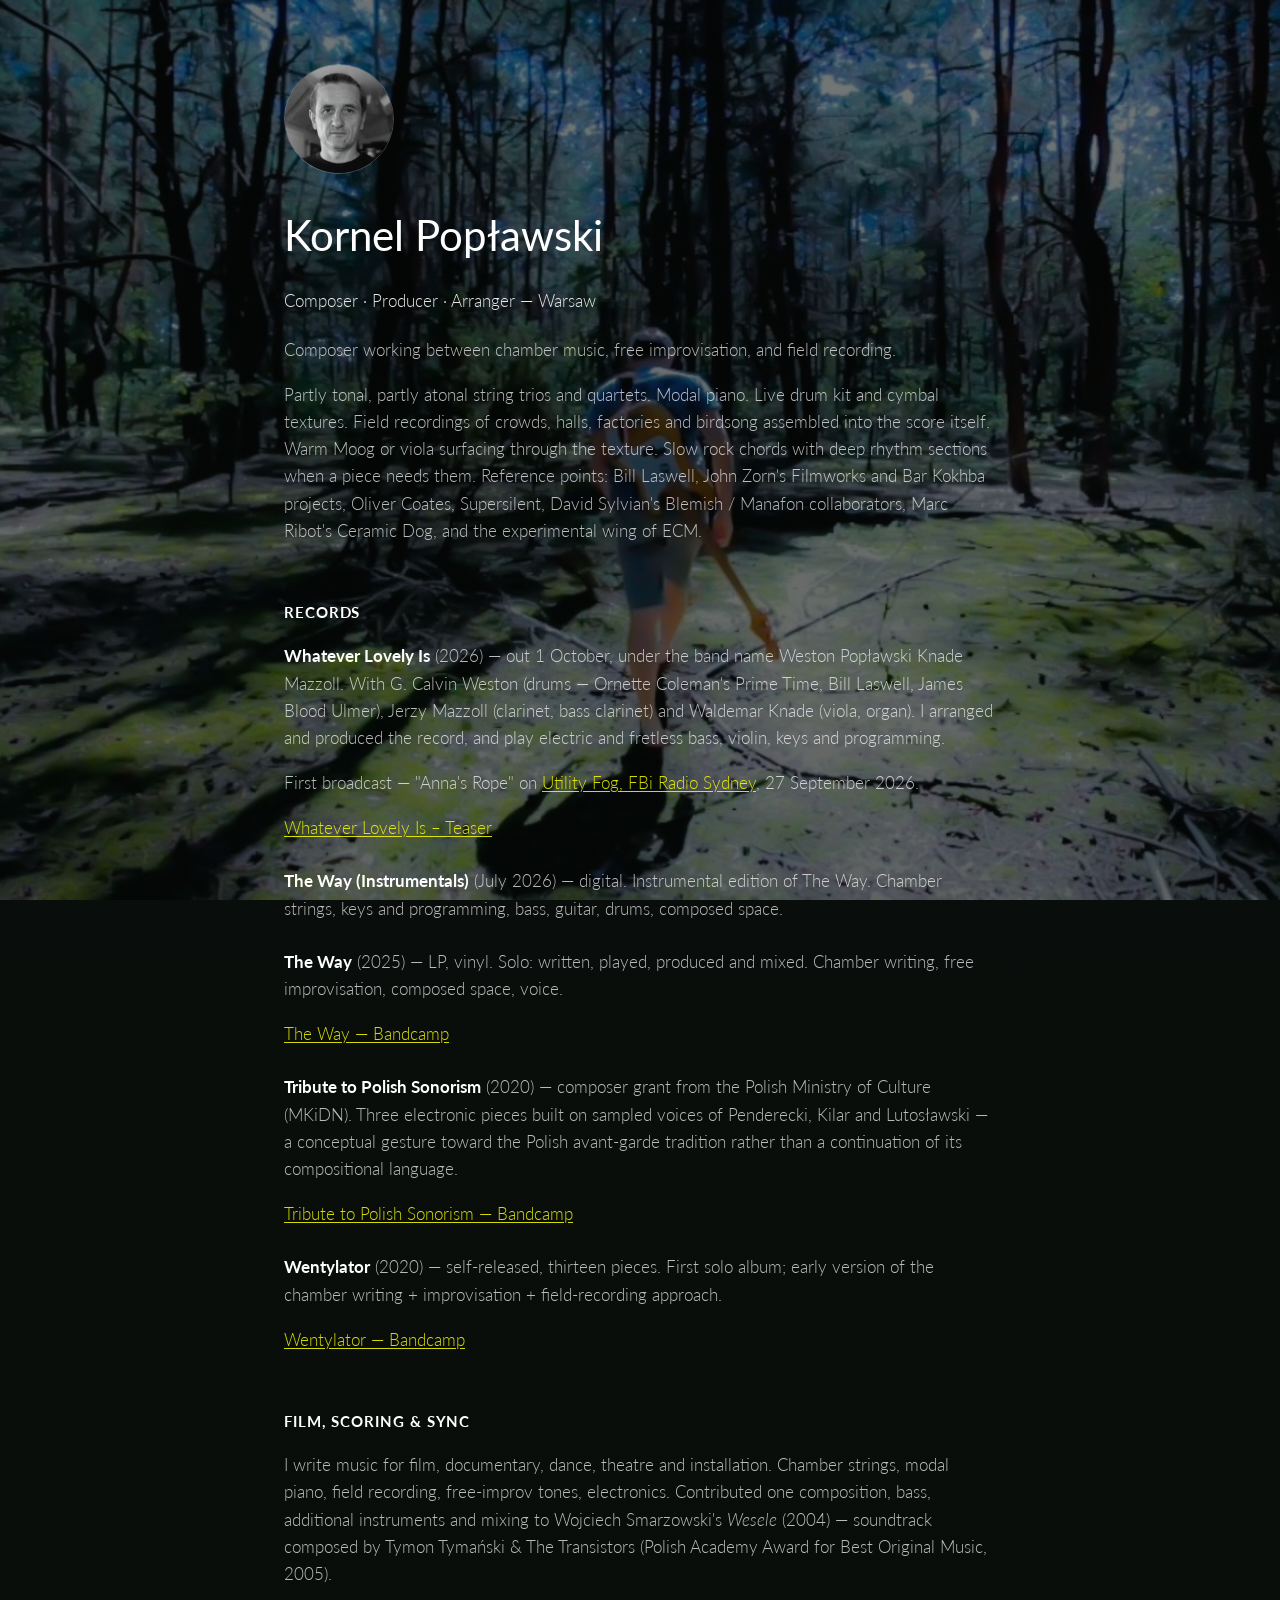
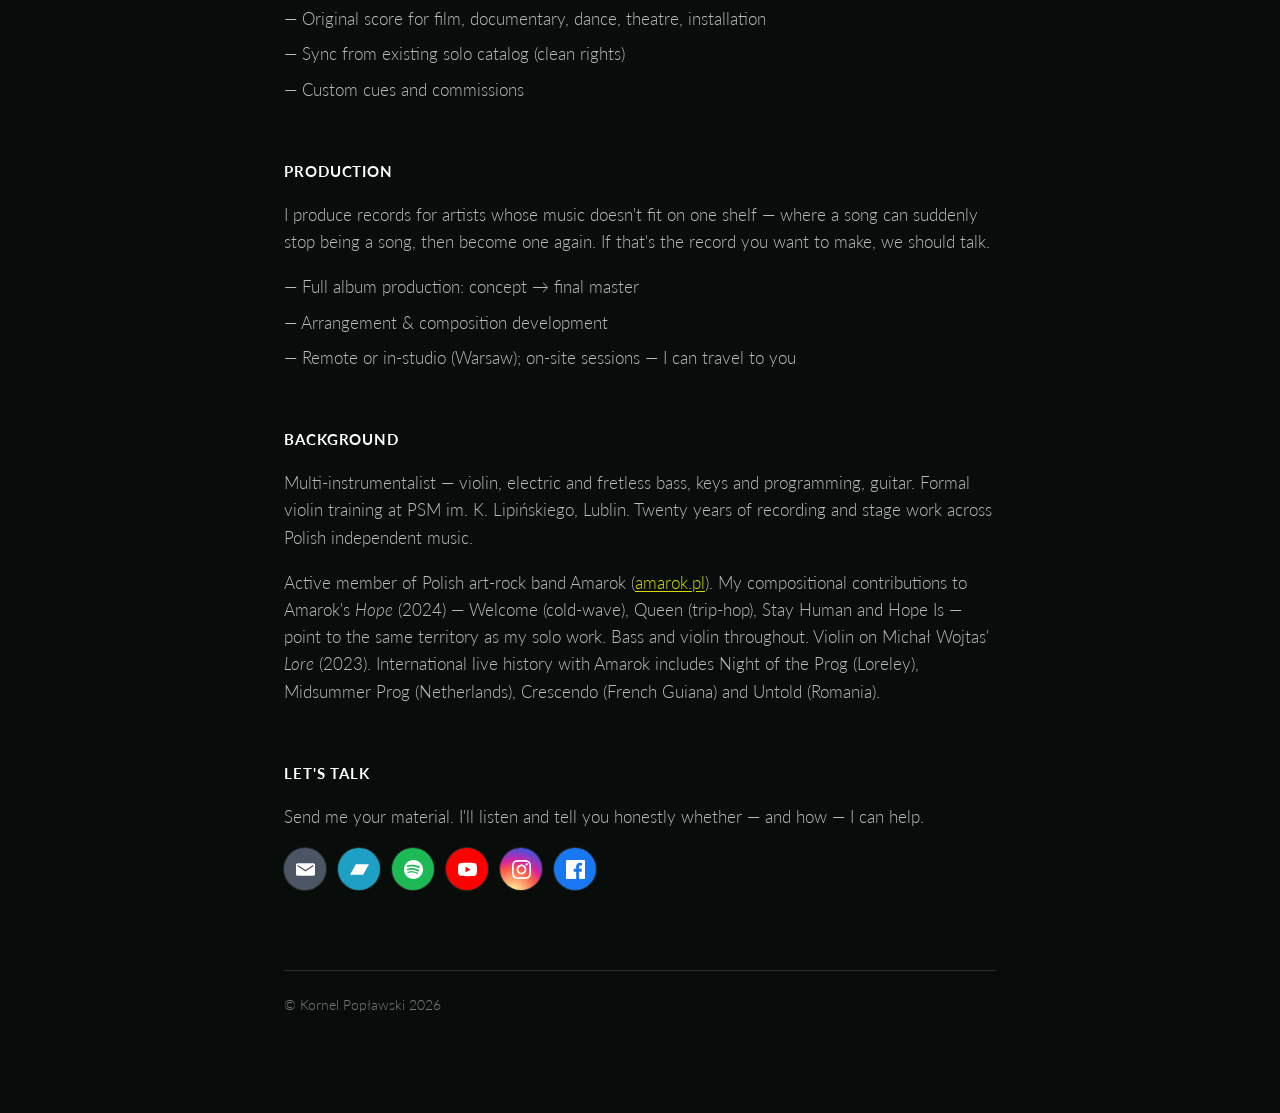
==== index.html @ 694f5112 "Anna's Rope: first broadcast on Utility Fog, 27 Sep 2026 (link)" ====
<!doctype html>
<html lang="en">
<head>
<meta charset="utf-8">
<meta name="viewport" content="width=device-width, initial-scale=1">
<title>Kornel Popławski | Composer · Producer · Arranger</title>
<meta name="description" content="Kornel Popławski — composer, producer and arranger working between chamber music, free improvisation and field recording. Warsaw.">
  <link rel="icon" href="favicon.ico" sizes="any">
  <link rel="icon" type="image/png" href="favicon-16x16.png" sizes="16x16">
  <link rel="icon" type="image/png" href="favicon-32x32.png" sizes="32x32">
  <link rel="icon" type="image/png" href="favicon-48x48.png" sizes="48x48">
  <link rel="apple-touch-icon" href="apple-touch-icon.png">
  <link rel="icon" type="image/png" sizes="192x192" href="icon-192.png">
  <link rel="icon" type="image/png" sizes="512x512" href="icon-512.png">
<link rel="preconnect" href="https://fonts.googleapis.com">
<link rel="preconnect" href="https://fonts.gstatic.com" crossorigin>
<link href="https://fonts.googleapis.com/css2?family=Lato:wght@300;400;700&display=swap" rel="stylesheet">
<style>
  :root{
    --bg:#0e1410;
    --text:rgba(255,255,255,0.72);
    --text-strong:#ffffff;
    --accent:rgba(250,255,0,0.85);
    --max:760px;
  }
  *{box-sizing:border-box;}
  html,body{margin:0;padding:0;}
  body{
    background:
      linear-gradient(180deg, rgba(6,10,8,0.55), rgba(6,10,8,0.8)),
      url('hero.jpg') center top / cover no-repeat fixed,
      #0e1410;
    color:var(--text);
    font-family:'Lato', sans-serif;
    font-weight:300;
    line-height:1.6;
    font-size:17px;
  }
  .wrap{max-width:var(--max); margin:0 auto; padding:64px 24px 96px;}
  .avatar{
    width:110px; height:110px; border-radius:50%;
    object-fit:cover;
    border:1px solid rgba(255,255,255,0.25);
    margin-bottom:28px;
    display:block;
  }
  h1{
    font-weight:400; font-size:2.6rem; color:var(--text-strong);
    margin:0 0 18px;
  }
  h2{
    font-weight:700; letter-spacing:0.06em; text-transform:uppercase;
    font-size:0.95rem; color:var(--text-strong);
    margin:56px 0 18px;
  }
  .tagline{color:var(--text-strong); opacity:0.9; margin-bottom:22px;}
  p{margin:0 0 18px;}
  a{color:var(--accent); text-decoration:underline; text-underline-offset:2px;}
  a:hover{opacity:0.85;}
  .release{margin-bottom:26px;}
  .release b{color:var(--text-strong); font-weight:700;}
  ul.plain{list-style:none; padding:0; margin:0;}
  ul.plain li{margin-bottom:8px;}
  .socials{display:flex; flex-wrap:wrap; gap:12px; margin-top:8px;}
  .social-link{
    width:42px; height:42px; border-radius:50%;
    display:flex; align-items:center; justify-content:center;
    color:#fff;
    text-decoration:none;
    box-shadow:0 0 0 1px rgba(255,255,255,0.12);
    transition:transform .15s ease, box-shadow .15s ease, opacity .15s ease;
  }
  .social-link svg{width:19px; height:19px; fill:currentColor; display:block;}
  .social-link:hover{
    transform:translateY(-2px);
    box-shadow:0 0 0 1px rgba(255,255,255,0.35);
    opacity:0.92;
  }
  .sl-mail{background:#4b5563;}
  .sl-bandcamp{background:#1da0c3;}
  .sl-spotify{background:#1db954;}
  .sl-youtube{background:#ff0000;}
  .sl-instagram{background:radial-gradient(circle at 30% 107%, #fdf497 0%, #fdf497 5%, #fd5949 45%, #d6249f 60%, #285aeb 90%);}
  .sl-facebook{background:#1877f2;}
  footer{
    margin-top:80px; padding-top:24px;
    border-top:1px solid rgba(255,255,255,0.15);
    font-size:0.85rem; color:rgba(255,255,255,0.45);
  }
  footer a{color:rgba(255,255,255,0.55);}
</style>
</head>
<body>
<div class="wrap">

  <img class="avatar" src="profile.jpg" alt="Kornel Popławski">

  <h1>Kornel Popławski</h1>
  <p class="tagline">Composer · Producer · Arranger — Warsaw</p>

  <p>Composer working between chamber music, free improvisation, and field recording.</p>
  <p>Partly tonal, partly atonal string trios and quartets. Modal piano. Live drum kit and cymbal textures. Field recordings of crowds, halls, factories and birdsong assembled into the score itself. Warm Moog or viola surfacing through the texture. Slow rock chords with deep rhythm sections when a piece needs them. Reference points: Bill Laswell, John Zorn's Filmworks and Bar Kokhba projects, Oliver Coates, Supersilent, David Sylvian's Blemish / Manafon collaborators, Marc Ribot's Ceramic Dog, and the experimental wing of ECM.</p>

  <h2>Records</h2>

  <div class="release">
    <p><b>Whatever Lovely Is</b> (2026) — out 1 October, under the band name Weston Popławski Knade Mazzoll. With G. Calvin Weston (drums — Ornette Coleman's Prime Time, Bill Laswell, James Blood Ulmer), Jerzy Mazzoll (clarinet, bass clarinet) and Waldemar Knade (viola, organ). I arranged and produced the record, and play electric and fretless bass, violin, keys and programming.</p>
    <p>First broadcast — "Anna's Rope" on <a href="https://www.fbi.radio/programs/utility-fog-with-peter-hollo/episodes/utility-fog-with-peter-hollo-27th-september-2026" target="_blank" rel="noopener">Utility Fog, FBi Radio Sydney</a>, 27 September 2026.</p>
    <p><a href="https://drive.proton.me/urls/GXR4SNPGS4#lxfWk03faErC" target="_blank" rel="noopener">Whatever Lovely Is – Teaser</a></p>
  </div>

  <div class="release">
    <p><b>The Way (Instrumentals)</b> (July 2026) — digital. Instrumental edition of The Way. Chamber strings, keys and programming, bass, guitar, drums, composed space.</p>
  </div>

  <div class="release">
    <p><b>The Way</b> (2025) — LP, vinyl. Solo: written, played, produced and mixed. Chamber writing, free improvisation, composed space, voice.</p>
    <p><a href="https://kornelpoplawski.bandcamp.com/album/the-way" target="_blank" rel="noopener">The Way — Bandcamp</a></p>
  </div>

  <div class="release">
    <p><b>Tribute to Polish Sonorism</b> (2020) — composer grant from the Polish Ministry of Culture (MKiDN). Three electronic pieces built on sampled voices of Penderecki, Kilar and Lutosławski — a conceptual gesture toward the Polish avant-garde tradition rather than a continuation of its compositional language.</p>
    <p><a href="https://kornelpoplawski.bandcamp.com/album/tribute-to-polish-sonorism" target="_blank" rel="noopener">Tribute to Polish Sonorism — Bandcamp</a></p>
  </div>

  <div class="release">
    <p><b>Wentylator</b> (2020) — self-released, thirteen pieces. First solo album; early version of the chamber writing + improvisation + field-recording approach.</p>
    <p><a href="https://kornelpoplawski.bandcamp.com/album/wentylator" target="_blank" rel="noopener">Wentylator — Bandcamp</a></p>
  </div>

  <h2>Film, Scoring &amp; Sync</h2>
  <p>I write music for film, documentary, dance, theatre and installation. Chamber strings, modal piano, field recording, free-improv tones, electronics. Contributed one composition, bass, additional instruments and mixing to Wojciech Smarzowski's <i>Wesele</i> (2004) — soundtrack composed by Tymon Tymański &amp; The Transistors (Polish Academy Award for Best Original Music, 2005).</p>
  <ul class="plain">
    <li>— Original score for film, documentary, dance, theatre, installation</li>
    <li>— Sync from existing solo catalog (clean rights)</li>
    <li>— Custom cues and commissions</li>
  </ul>

  <h2>Production</h2>
  <p>I produce records for artists whose music doesn't fit on one shelf — where a song can suddenly stop being a song, then become one again. If that's the record you want to make, we should talk.</p>
  <ul class="plain">
    <li>— Full album production: concept → final master</li>
    <li>— Arrangement &amp; composition development</li>
    <li>— Remote or in-studio (Warsaw); on-site sessions — I can travel to you</li>
  </ul>

  <h2>Background</h2>
  <p>Multi-instrumentalist — violin, electric and fretless bass, keys and programming, guitar. Formal violin training at PSM im. K. Lipińskiego, Lublin. Twenty years of recording and stage work across Polish independent music.</p>
  <p>Active member of Polish art-rock band Amarok (<a href="https://amarok.pl" target="_blank" rel="noopener">amarok.pl</a>). My compositional contributions to Amarok's <i>Hope</i> (2024) — Welcome (cold-wave), Queen (trip-hop), Stay Human and Hope Is — point to the same territory as my solo work. Bass and violin throughout. Violin on Michał Wojtas' <i>Lore</i> (2023). International live history with Amarok includes Night of the Prog (Loreley), Midsummer Prog (Netherlands), Crescendo (French Guiana) and Untold (Romania).</p>

  <h2>Let's talk</h2>
  <p>Send me your material. I'll listen and tell you honestly whether — and how — I can help.</p>

  <div class="socials">
    <a class="social-link sl-mail" href="mailto:kornel@kornelpoplawski.com" title="Email" aria-label="Email">
      <svg viewBox="0 0 24 24"><path d="M22 4H2C.9 4 0 4.9 0 6v12c0 1.1.9 2 2 2h20c1.1 0 2-.9 2-2V6c0-1.1-.9-2-2-2zm0 4-10 6.5L2 8V6l10 6.5L22 6v2z"/></svg>
    </a>
    <a class="social-link sl-bandcamp" href="https://kornelpoplawski.bandcamp.com/" target="_blank" rel="noopener" title="Bandcamp" aria-label="Bandcamp">
      <svg viewBox="0 0 24 24"><path d="M0 18.75l7.437-13.5H24l-7.437 13.5H0z"/></svg>
    </a>
    <a class="social-link sl-spotify" href="https://open.spotify.com/artist/0meirUqbJX9fbuhcNU2l2i" target="_blank" rel="noopener" title="Spotify" aria-label="Spotify">
      <svg viewBox="0 0 24 24"><path d="M11.999 0C5.373 0 0 5.372 0 12c0 6.629 5.373 12 11.999 12C18.628 24 24 18.629 24 12c0-6.628-5.372-12-12.001-12zm5.505 17.297c-.229.375-.717.494-1.09.264-2.985-1.826-6.744-2.238-11.174-1.226-.428.098-.856-.169-.955-.598-.098-.428.171-.856.599-.955 4.844-1.108 9.001-.631 12.353 1.427.372.229.492.717.267 1.088zm1.469-3.267c-.286.469-.899.618-1.367.331-3.421-2.104-8.639-2.716-12.685-1.486-.526.16-1.081-.135-1.24-.66-.159-.526.135-1.08.661-1.24 4.623-1.403 10.371-.723 14.301 1.688.469.287.618.9.33 1.367zm.126-3.404C14.622 8.048 8.163 7.874 5.008 8.821c-.634.19-1.303-.164-1.493-.796-.19-.634.164-1.302.797-1.493 3.712-1.126 11.043-.919 14.87 1.474.575.354.756 1.108.401 1.68-.354.573-1.108.756-1.68.401z"/></svg>
    </a>
    <a class="social-link sl-youtube" href="https://www.youtube.com/@KornelPoplawski" target="_blank" rel="noopener" title="YouTube" aria-label="YouTube">
      <svg viewBox="0 0 24 24"><path d="M23.498 6.186a3.016 3.016 0 0 0-2.122-2.136C19.505 3.545 12 3.545 12 3.545s-7.505 0-9.377.505A3.017 3.017 0 0 0 .502 6.186C0 8.07 0 12 0 12s0 3.93.502 5.814a3.016 3.016 0 0 0 2.122 2.136c1.871.505 9.376.505 9.376.505s7.505 0 9.377-.505a3.015 3.015 0 0 0 2.122-2.136C24 15.93 24 12 24 12s0-3.93-.502-5.814zM9.545 15.568V8.432L15.818 12l-6.273 3.568z"/></svg>
    </a>
    <a class="social-link sl-instagram" href="https://www.instagram.com/kornel_poplawski_music/" target="_blank" rel="noopener" title="Instagram" aria-label="Instagram">
      <svg viewBox="0 0 24 24"><path d="M12 0C8.74 0 8.333.014 7.053.072 5.775.13 4.905.333 4.14.63c-.789.306-1.459.717-2.126 1.384S.935 3.35.63 4.14C.333 4.905.131 5.775.072 7.053.014 8.333 0 8.74 0 12s.014 3.667.072 4.947c.058 1.277.261 2.148.558 2.913.306.788.717 1.459 1.384 2.126.667.666 1.336 1.079 2.126 1.384.766.296 1.636.499 2.913.558C8.333 23.986 8.74 24 12 24s3.667-.014 4.947-.072c1.277-.058 2.148-.261 2.913-.558.788-.306 1.459-.718 2.126-1.384.666-.667 1.079-1.335 1.384-2.126.296-.765.499-1.636.558-2.913.058-1.28.072-1.687.072-4.947s-.014-3.667-.072-4.947c-.058-1.277-.261-2.149-.558-2.913-.306-.789-.718-1.459-1.384-2.126C21.319 1.347 20.651.935 19.86.63c-.765-.297-1.636-.5-2.913-.558C15.667.014 15.26 0 12 0zm0 2.16c3.203 0 3.585.016 4.85.071 1.17.055 1.805.249 2.227.415.562.217.96.477 1.382.896.419.42.679.819.896 1.381.164.422.36 1.057.413 2.227.057 1.266.07 1.646.07 4.85s-.015 3.585-.074 4.85c-.061 1.17-.256 1.805-.421 2.227-.224.562-.479.96-.899 1.382-.419.419-.824.679-1.38.896-.42.164-1.065.36-2.235.413-1.274.057-1.649.07-4.859.07-3.211 0-3.586-.015-4.859-.074-1.171-.061-1.816-.256-2.236-.421-.569-.224-.96-.479-1.379-.899-.421-.419-.69-.824-.9-1.38-.165-.42-.359-1.065-.42-2.235-.045-1.26-.061-1.649-.061-4.844 0-3.196.016-3.586.061-4.861.061-1.17.255-1.814.42-2.234.21-.57.479-.96.9-1.381.419-.419.81-.689 1.379-.898.42-.166 1.051-.361 2.221-.421 1.275-.045 1.65-.06 4.859-.06zm0 3.678c-3.405 0-6.162 2.76-6.162 6.162 0 3.405 2.76 6.162 6.162 6.162 3.405 0 6.162-2.76 6.162-6.162 0-3.405-2.76-6.162-6.162-6.162zm0 10.162c-2.209 0-4-1.79-4-4 0-2.209 1.79-4 4-4 2.209 0 4 1.79 4 4 0 2.209-1.79 4-4 4zm7.846-10.405c0 .796-.646 1.44-1.44 1.44-.795 0-1.44-.644-1.44-1.44 0-.795.646-1.439 1.44-1.439.793 0 1.44.644 1.44 1.439z"/></svg>
    </a>
    <a class="social-link sl-facebook" href="https://www.facebook.com/kornelpoplawski2022" target="_blank" rel="noopener" title="Facebook" aria-label="Facebook">
      <svg viewBox="0 0 24 24"><path d="M22.675 0h-21.35c-.732 0-1.325.593-1.325 1.325v21.351c0 .731.593 1.324 1.325 1.324h11.495v-9.294h-3.128v-3.622h3.128v-2.671c0-3.1 1.893-4.788 4.659-4.788 1.325 0 2.463.099 2.795.143v3.24l-1.918.001c-1.504 0-1.795.715-1.795 1.763v2.313h3.587l-.467 3.622h-3.12v9.293h6.116c.73 0 1.323-.593 1.323-1.325v-21.35c0-.732-.593-1.325-1.325-1.325z"/></svg>
    </a>
  </div>

  <footer>
    © Kornel Popławski 2026
  </footer>

</div>
</body>
</html>
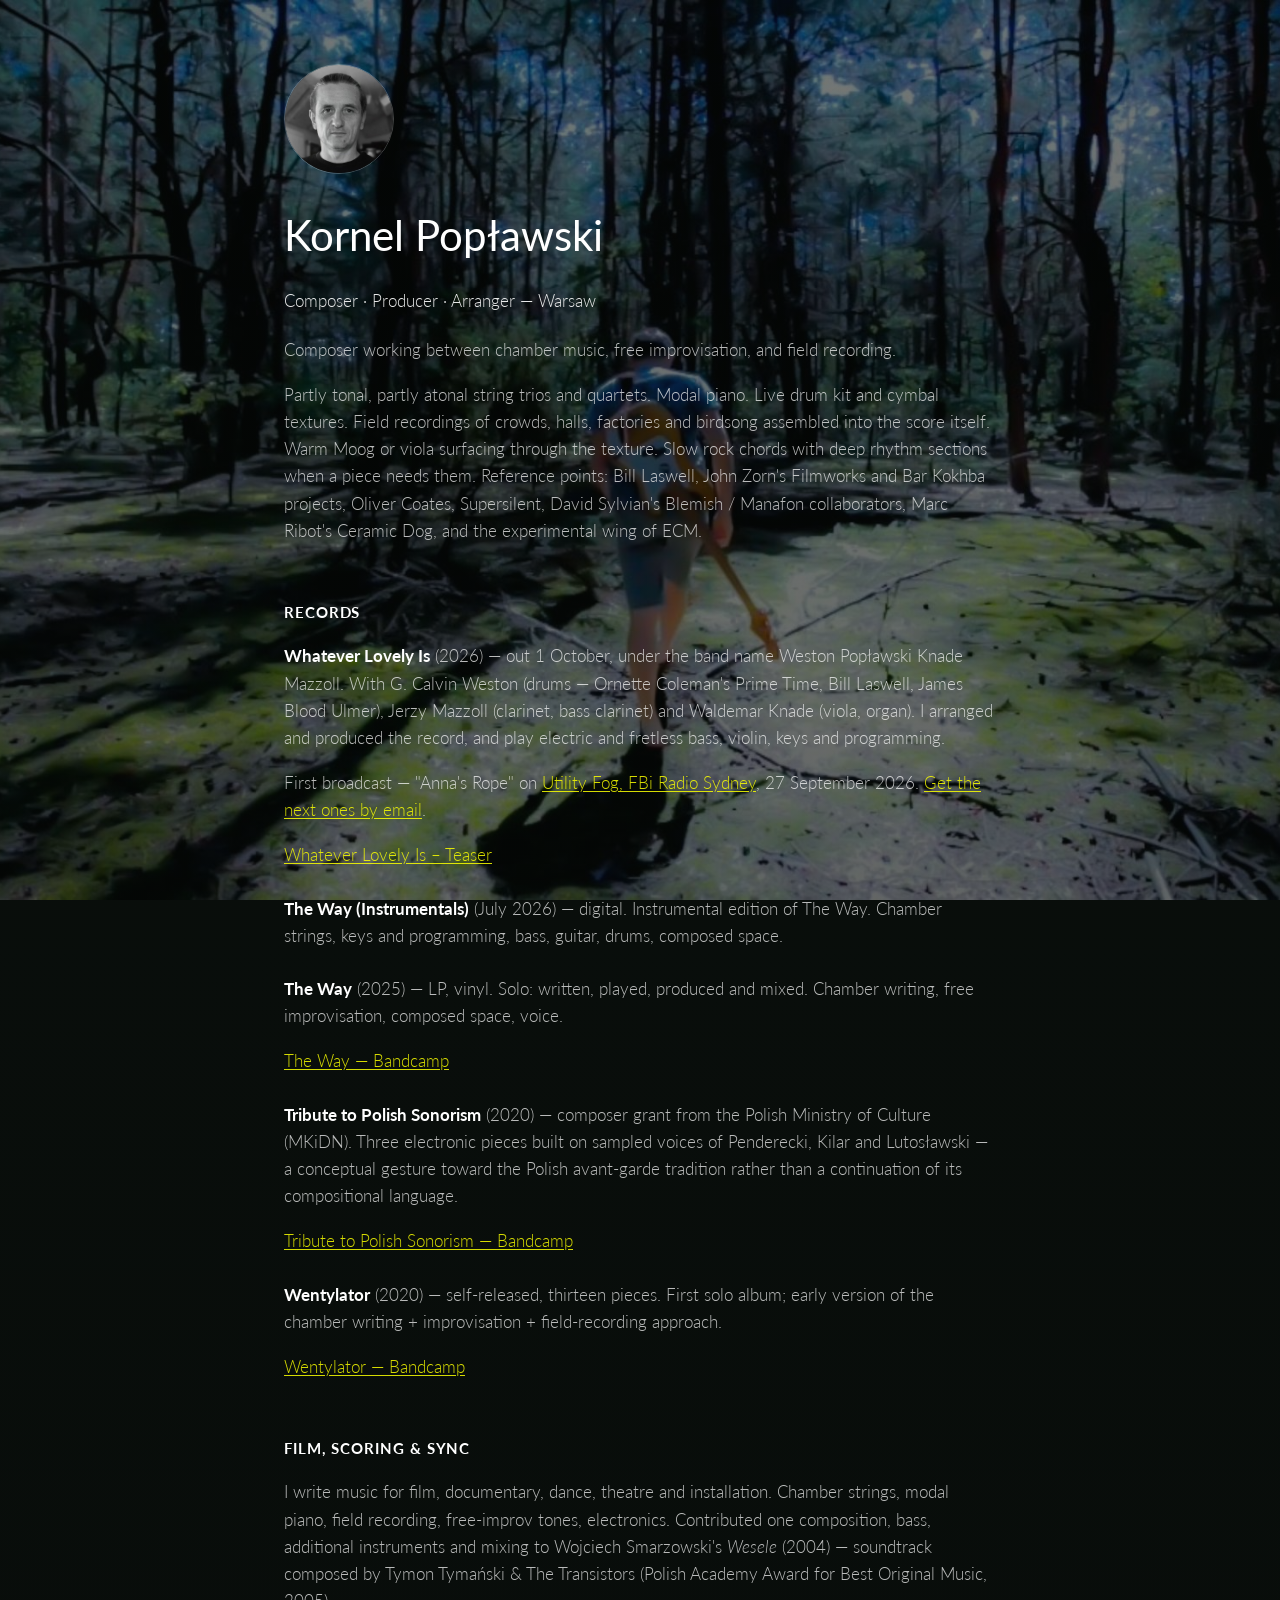
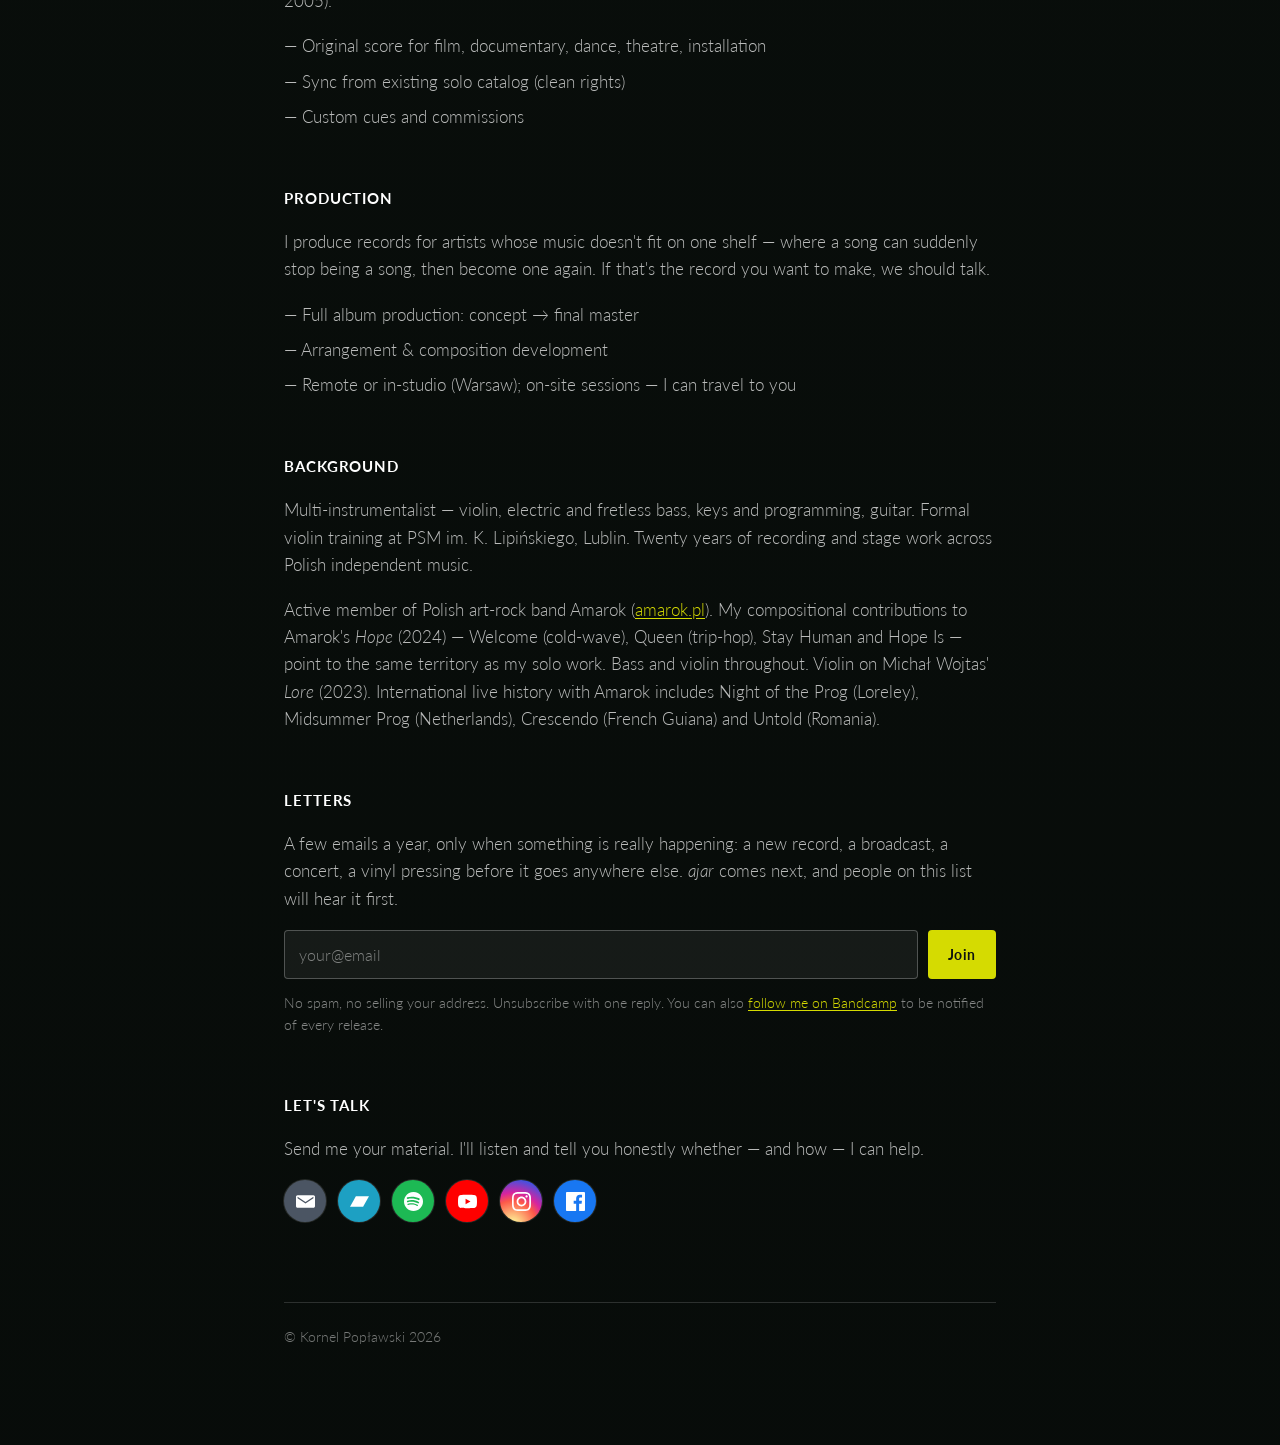
==== commit faea13d7: "Add files via upload" ====
--- a/index.html
+++ b/index.html
@@ -82,6 +82,14 @@
   .sl-youtube{background:#ff0000;}
   .sl-instagram{background:radial-gradient(circle at 30% 107%, #fdf497 0%, #fdf497 5%, #fd5949 45%, #d6249f 60%, #285aeb 90%);}
   .sl-facebook{background:#1877f2;}
+  .list-form{display:flex; flex-wrap:wrap; gap:10px; margin:6px 0 14px;}
+  .list-form input[type=email]{flex:1 1 240px; padding:11px 14px; font:inherit; font-size:1rem; color:#fff; background:rgba(255,255,255,0.06); border:1px solid rgba(255,255,255,0.25); border-radius:4px;}
+  .list-form input[type=email]::placeholder{color:rgba(255,255,255,0.45);}
+  .list-form button{padding:11px 20px; font:inherit; font-weight:700; font-size:0.9rem; letter-spacing:0.04em; color:#0e1410; background:var(--accent); border:0; border-radius:4px; cursor:pointer;}
+  .list-form button:hover{opacity:0.88;}
+  .list-note{font-size:0.85rem; color:rgba(255,255,255,0.5);}
+  .list-thanks{display:none; color:var(--text-strong);}
+  #list:target .list-thanks{display:block;}
   footer{
     margin-top:80px; padding-top:24px;
     border-top:1px solid rgba(255,255,255,0.15);
@@ -105,7 +113,7 @@
 
   <div class="release">
     <p><b>Whatever Lovely Is</b> (2026) — out 1 October, under the band name Weston Popławski Knade Mazzoll. With G. Calvin Weston (drums — Ornette Coleman's Prime Time, Bill Laswell, James Blood Ulmer), Jerzy Mazzoll (clarinet, bass clarinet) and Waldemar Knade (viola, organ). I arranged and produced the record, and play electric and fretless bass, violin, keys and programming.</p>
-    <p>First broadcast — "Anna's Rope" on <a href="https://www.fbi.radio/programs/utility-fog-with-peter-hollo/episodes/utility-fog-with-peter-hollo-27th-september-2026" target="_blank" rel="noopener">Utility Fog, FBi Radio Sydney</a>, 27 September 2026.</p>
+    <p>First broadcast — "Anna's Rope" on <a href="https://www.fbi.radio/programs/utility-fog-with-peter-hollo/episodes/utility-fog-with-peter-hollo-27th-september-2026" target="_blank" rel="noopener">Utility Fog, FBi Radio Sydney</a>, 27 September 2026. <a href="#list">Get the next ones by email</a>.</p>
     <p><a href="https://drive.proton.me/urls/GXR4SNPGS4#lxfWk03faErC" target="_blank" rel="noopener">Whatever Lovely Is – Teaser</a></p>
   </div>
 
@@ -148,6 +156,19 @@
   <p>Multi-instrumentalist — violin, electric and fretless bass, keys and programming, guitar. Formal violin training at PSM im. K. Lipińskiego, Lublin. Twenty years of recording and stage work across Polish independent music.</p>
   <p>Active member of Polish art-rock band Amarok (<a href="https://amarok.pl" target="_blank" rel="noopener">amarok.pl</a>). My compositional contributions to Amarok's <i>Hope</i> (2024) — Welcome (cold-wave), Queen (trip-hop), Stay Human and Hope Is — point to the same territory as my solo work. Bass and violin throughout. Violin on Michał Wojtas' <i>Lore</i> (2023). International live history with Amarok includes Night of the Prog (Loreley), Midsummer Prog (Netherlands), Crescendo (French Guiana) and Untold (Romania).</p>
 
+  <h2 id="list">Letters</h2>
+  <p>A few emails a year, only when something is really happening: a new record, a broadcast, a concert, a vinyl pressing before it goes anywhere else. <i>ajar</i> comes next, and people on this list will hear it first.</p>
+  <p class="list-thanks">Thank you. You're on the list.</p>
+  <form class="list-form" action="https://formsubmit.co/kornel@kornelpoplawski.com" method="POST">
+    <input type="email" name="email" placeholder="your@email" required aria-label="Your email">
+    <input type="hidden" name="_subject" value="New subscriber: kornelpoplawski.com">
+    <input type="hidden" name="_next" value="https://kornelpoplawski.com/#list">
+    <input type="hidden" name="_template" value="table">
+    <input type="text" name="_honey" style="display:none" tabindex="-1" autocomplete="off">
+    <button type="submit">Join</button>
+  </form>
+  <p class="list-note">No spam, no selling your address. Unsubscribe with one reply. You can also <a href="https://kornelpoplawski.bandcamp.com/" target="_blank" rel="noopener">follow me on Bandcamp</a> to be notified of every release.</p>
+
   <h2>Let's talk</h2>
   <p>Send me your material. I'll listen and tell you honestly whether — and how — I can help.</p>
 
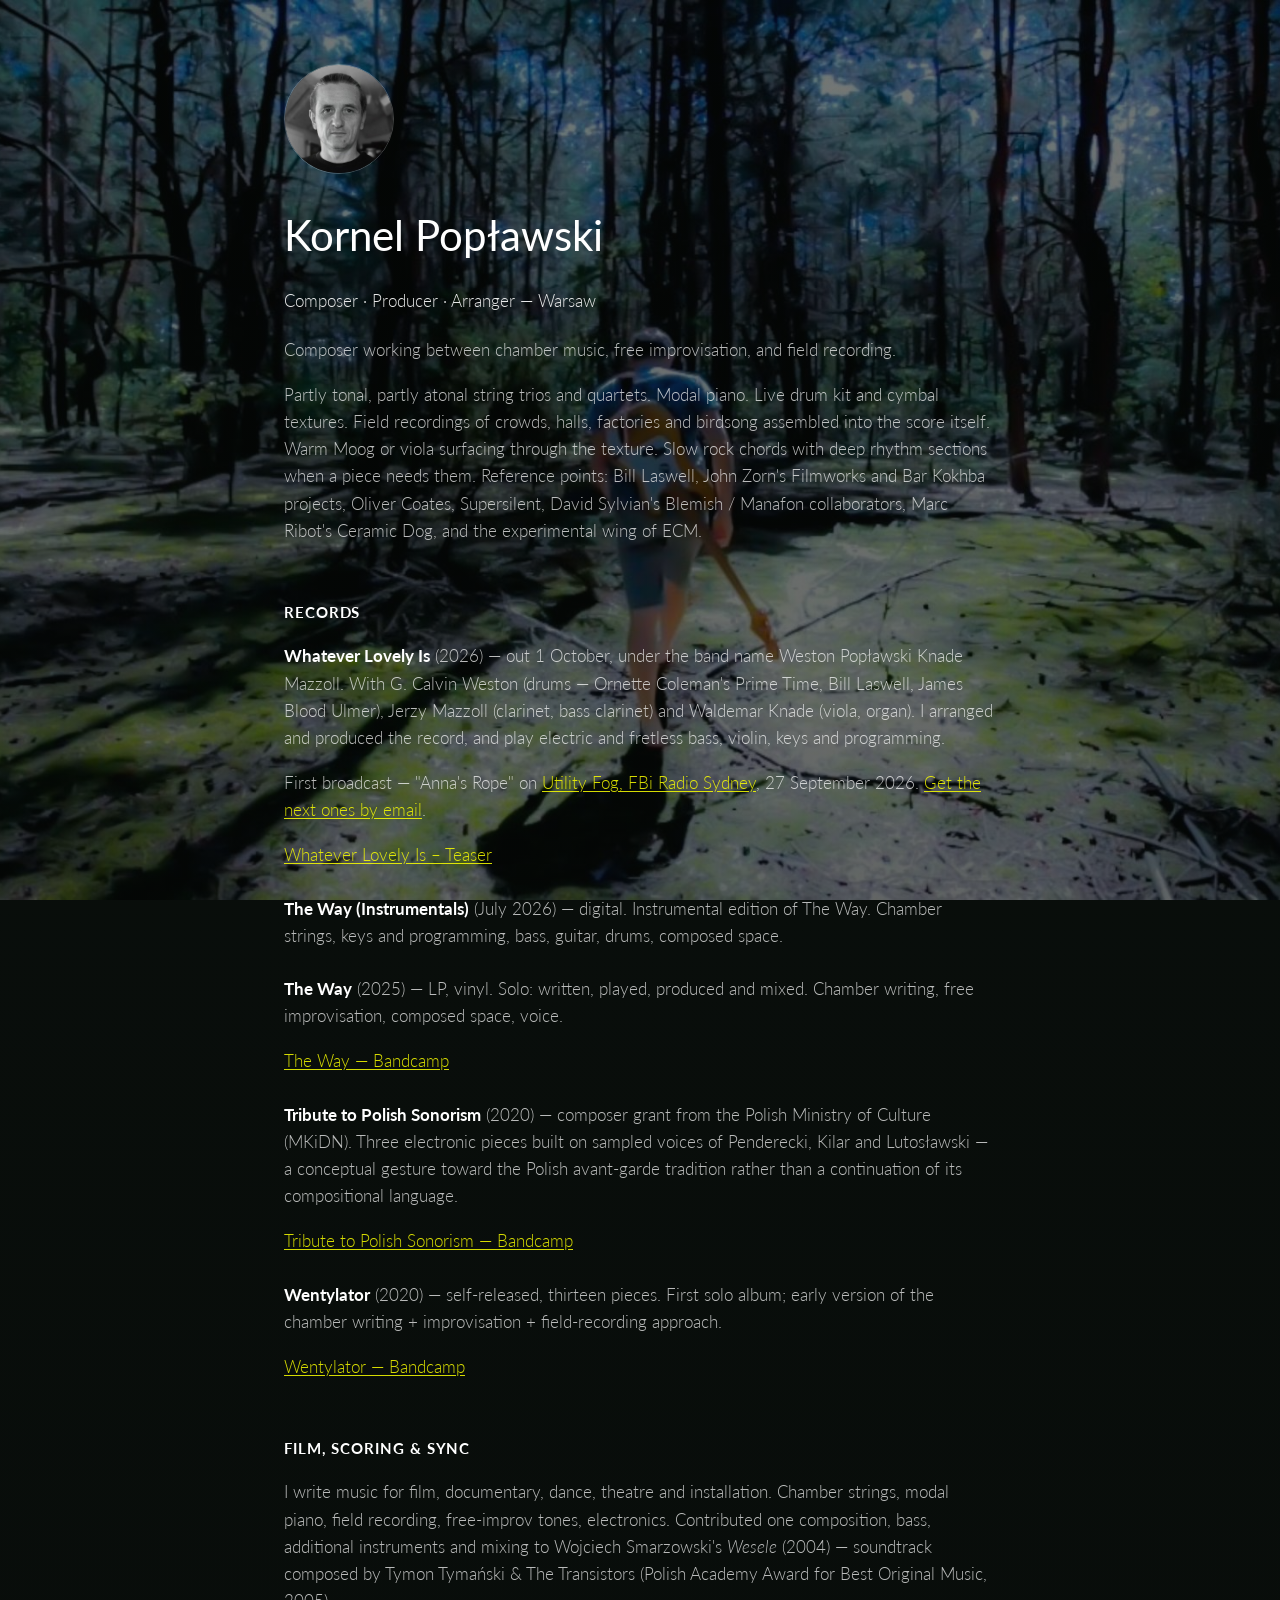
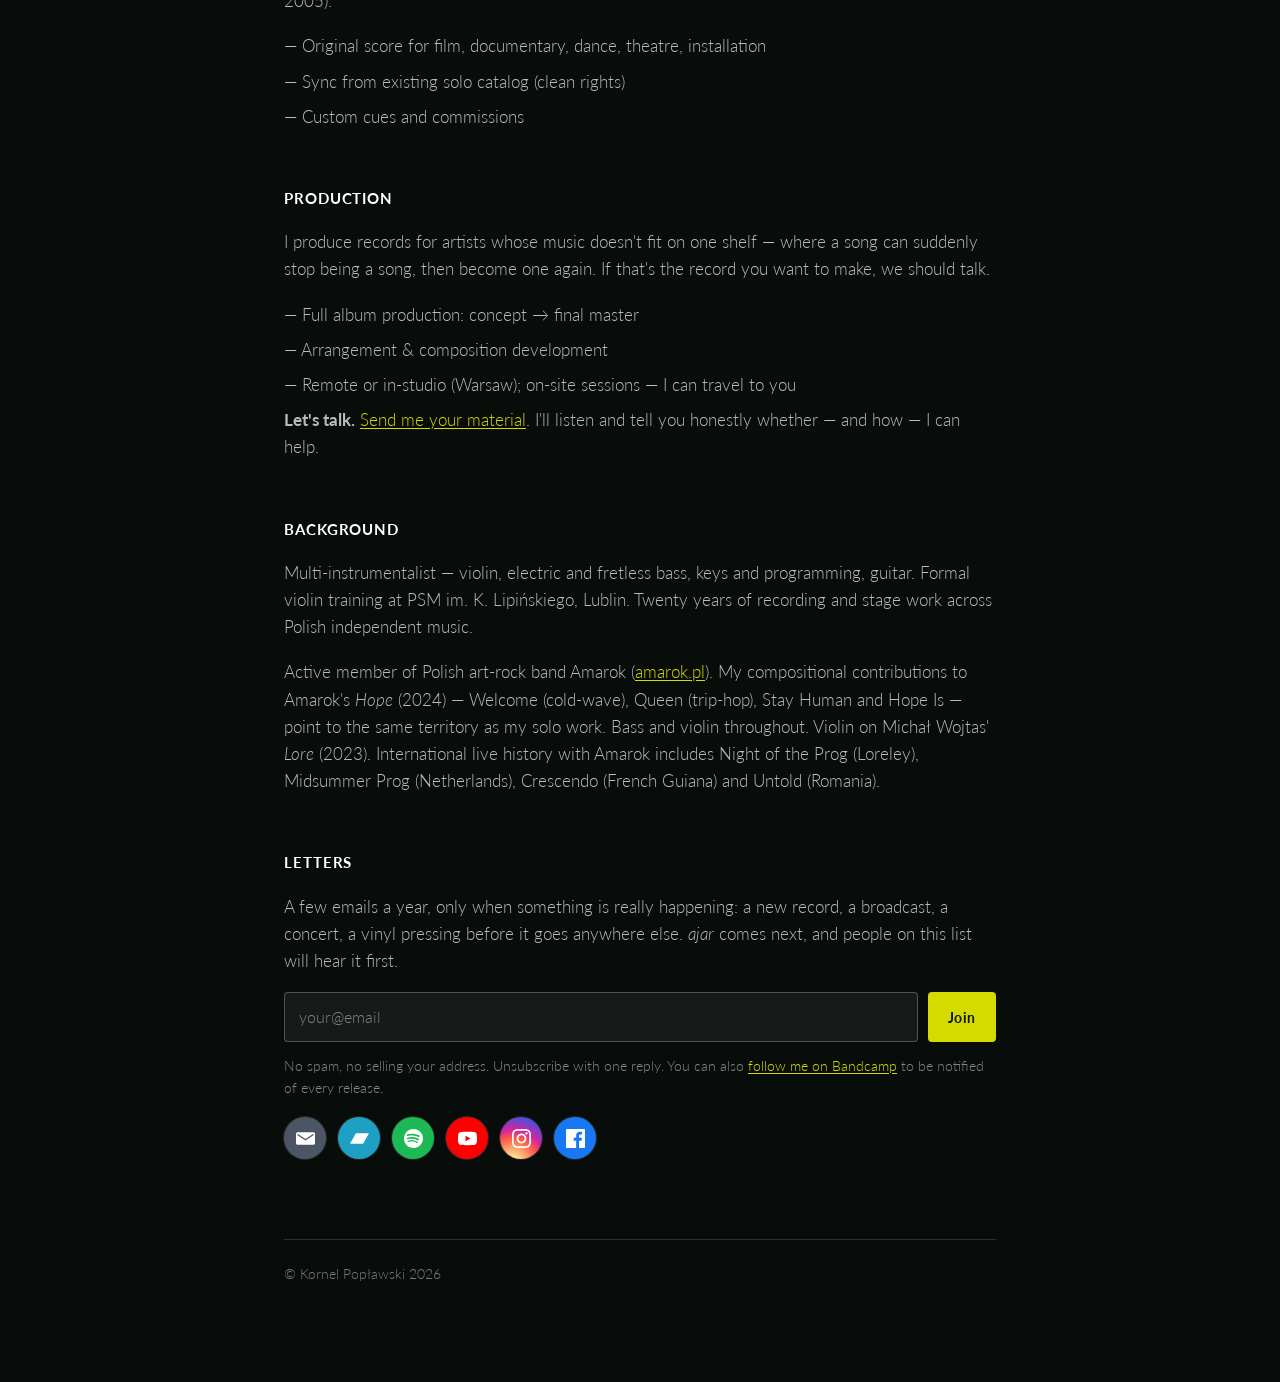
==== commit d5464ae7: "Move Let's talk into Production" ====
--- a/index.html
+++ b/index.html
@@ -151,6 +151,7 @@
     <li>— Arrangement &amp; composition development</li>
     <li>— Remote or in-studio (Warsaw); on-site sessions — I can travel to you</li>
   </ul>
+  <p><b>Let's talk.</b> <a href="mailto:kornel@kornelpoplawski.com">Send me your material</a>. I'll listen and tell you honestly whether — and how — I can help.</p>
 
   <h2>Background</h2>
   <p>Multi-instrumentalist — violin, electric and fretless bass, keys and programming, guitar. Formal violin training at PSM im. K. Lipińskiego, Lublin. Twenty years of recording and stage work across Polish independent music.</p>
@@ -169,8 +170,6 @@
   </form>
   <p class="list-note">No spam, no selling your address. Unsubscribe with one reply. You can also <a href="https://kornelpoplawski.bandcamp.com/" target="_blank" rel="noopener">follow me on Bandcamp</a> to be notified of every release.</p>
 
-  <h2>Let's talk</h2>
-  <p>Send me your material. I'll listen and tell you honestly whether — and how — I can help.</p>
 
   <div class="socials">
     <a class="social-link sl-mail" href="mailto:kornel@kornelpoplawski.com" title="Email" aria-label="Email">
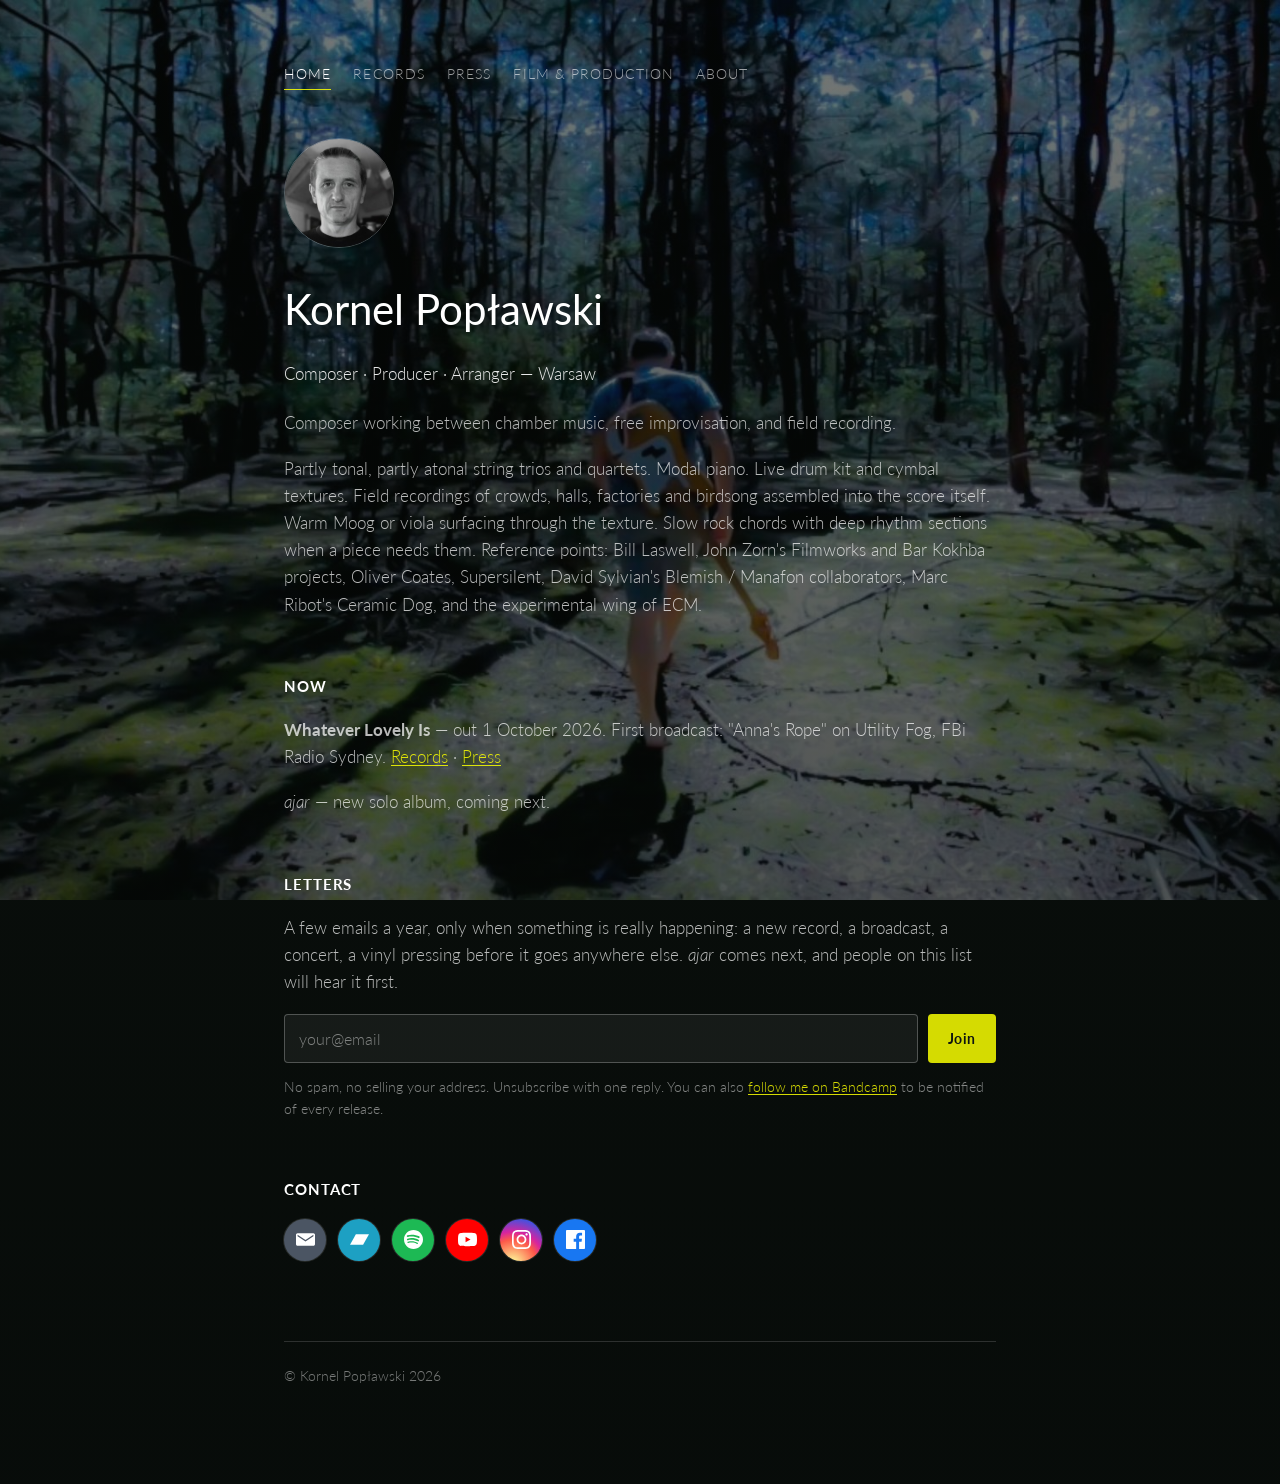
==== commit 2c696949: "Update index.html" ====
--- a/index.html
+++ b/index.html
@@ -5,103 +5,30 @@
 <meta name="viewport" content="width=device-width, initial-scale=1">
 <title>Kornel Popławski | Composer · Producer · Arranger</title>
 <meta name="description" content="Kornel Popławski — composer, producer and arranger working between chamber music, free improvisation and field recording. Warsaw.">
-  <link rel="icon" href="favicon.ico" sizes="any">
-  <link rel="icon" type="image/png" href="favicon-16x16.png" sizes="16x16">
-  <link rel="icon" type="image/png" href="favicon-32x32.png" sizes="32x32">
-  <link rel="icon" type="image/png" href="favicon-48x48.png" sizes="48x48">
-  <link rel="apple-touch-icon" href="apple-touch-icon.png">
-  <link rel="icon" type="image/png" sizes="192x192" href="icon-192.png">
-  <link rel="icon" type="image/png" sizes="512x512" href="icon-512.png">
+  <link rel="icon" href="/favicon.ico" sizes="any">
+  <link rel="icon" type="image/png" href="/favicon-16x16.png" sizes="16x16">
+  <link rel="icon" type="image/png" href="/favicon-32x32.png" sizes="32x32">
+  <link rel="icon" type="image/png" href="/favicon-48x48.png" sizes="48x48">
+  <link rel="apple-touch-icon" href="/apple-touch-icon.png">
+  <link rel="icon" type="image/png" sizes="192x192" href="/icon-192.png">
+  <link rel="icon" type="image/png" sizes="512x512" href="/icon-512.png">
 <link rel="preconnect" href="https://fonts.googleapis.com">
 <link rel="preconnect" href="https://fonts.gstatic.com" crossorigin>
 <link href="https://fonts.googleapis.com/css2?family=Lato:wght@300;400;700&display=swap" rel="stylesheet">
-<style>
-  :root{
-    --bg:#0e1410;
-    --text:rgba(255,255,255,0.72);
-    --text-strong:#ffffff;
-    --accent:rgba(250,255,0,0.85);
-    --max:760px;
-  }
-  *{box-sizing:border-box;}
-  html,body{margin:0;padding:0;}
-  body{
-    background:
-      linear-gradient(180deg, rgba(6,10,8,0.55), rgba(6,10,8,0.8)),
-      url('hero.jpg') center top / cover no-repeat fixed,
-      #0e1410;
-    color:var(--text);
-    font-family:'Lato', sans-serif;
-    font-weight:300;
-    line-height:1.6;
-    font-size:17px;
-  }
-  .wrap{max-width:var(--max); margin:0 auto; padding:64px 24px 96px;}
-  .avatar{
-    width:110px; height:110px; border-radius:50%;
-    object-fit:cover;
-    border:1px solid rgba(255,255,255,0.25);
-    margin-bottom:28px;
-    display:block;
-  }
-  h1{
-    font-weight:400; font-size:2.6rem; color:var(--text-strong);
-    margin:0 0 18px;
-  }
-  h2{
-    font-weight:700; letter-spacing:0.06em; text-transform:uppercase;
-    font-size:0.95rem; color:var(--text-strong);
-    margin:56px 0 18px;
-  }
-  .tagline{color:var(--text-strong); opacity:0.9; margin-bottom:22px;}
-  p{margin:0 0 18px;}
-  a{color:var(--accent); text-decoration:underline; text-underline-offset:2px;}
-  a:hover{opacity:0.85;}
-  .release{margin-bottom:26px;}
-  .release b{color:var(--text-strong); font-weight:700;}
-  ul.plain{list-style:none; padding:0; margin:0;}
-  ul.plain li{margin-bottom:8px;}
-  .socials{display:flex; flex-wrap:wrap; gap:12px; margin-top:8px;}
-  .social-link{
-    width:42px; height:42px; border-radius:50%;
-    display:flex; align-items:center; justify-content:center;
-    color:#fff;
-    text-decoration:none;
-    box-shadow:0 0 0 1px rgba(255,255,255,0.12);
-    transition:transform .15s ease, box-shadow .15s ease, opacity .15s ease;
-  }
-  .social-link svg{width:19px; height:19px; fill:currentColor; display:block;}
-  .social-link:hover{
-    transform:translateY(-2px);
-    box-shadow:0 0 0 1px rgba(255,255,255,0.35);
-    opacity:0.92;
-  }
-  .sl-mail{background:#4b5563;}
-  .sl-bandcamp{background:#1da0c3;}
-  .sl-spotify{background:#1db954;}
-  .sl-youtube{background:#ff0000;}
-  .sl-instagram{background:radial-gradient(circle at 30% 107%, #fdf497 0%, #fdf497 5%, #fd5949 45%, #d6249f 60%, #285aeb 90%);}
-  .sl-facebook{background:#1877f2;}
-  .list-form{display:flex; flex-wrap:wrap; gap:10px; margin:6px 0 14px;}
-  .list-form input[type=email]{flex:1 1 240px; padding:11px 14px; font:inherit; font-size:1rem; color:#fff; background:rgba(255,255,255,0.06); border:1px solid rgba(255,255,255,0.25); border-radius:4px;}
-  .list-form input[type=email]::placeholder{color:rgba(255,255,255,0.45);}
-  .list-form button{padding:11px 20px; font:inherit; font-weight:700; font-size:0.9rem; letter-spacing:0.04em; color:#0e1410; background:var(--accent); border:0; border-radius:4px; cursor:pointer;}
-  .list-form button:hover{opacity:0.88;}
-  .list-note{font-size:0.85rem; color:rgba(255,255,255,0.5);}
-  .list-thanks{display:none; color:var(--text-strong);}
-  #list:target .list-thanks{display:block;}
-  footer{
-    margin-top:80px; padding-top:24px;
-    border-top:1px solid rgba(255,255,255,0.15);
-    font-size:0.85rem; color:rgba(255,255,255,0.45);
-  }
-  footer a{color:rgba(255,255,255,0.55);}
-</style>
+<link rel="stylesheet" href="/style.css">
 </head>
 <body>
 <div class="wrap">
 
-  <img class="avatar" src="profile.jpg" alt="Kornel Popławski">
+  <nav class="top">
+    <a href="/" class="on">Home</a>
+    <a href="/records/">Records</a>
+    <a href="/press/">Press</a>
+    <a href="/work/">Film &amp; Production</a>
+    <a href="/about/">About</a>
+  </nav>
+
+  <img class="avatar" src="/profile.jpg" alt="Kornel Popławski">
 
   <h1>Kornel Popławski</h1>
   <p class="tagline">Composer · Producer · Arranger — Warsaw</p>
@@ -109,53 +36,9 @@
   <p>Composer working between chamber music, free improvisation, and field recording.</p>
   <p>Partly tonal, partly atonal string trios and quartets. Modal piano. Live drum kit and cymbal textures. Field recordings of crowds, halls, factories and birdsong assembled into the score itself. Warm Moog or viola surfacing through the texture. Slow rock chords with deep rhythm sections when a piece needs them. Reference points: Bill Laswell, John Zorn's Filmworks and Bar Kokhba projects, Oliver Coates, Supersilent, David Sylvian's Blemish / Manafon collaborators, Marc Ribot's Ceramic Dog, and the experimental wing of ECM.</p>
 
-  <h2>Records</h2>
-
-  <div class="release">
-    <p><b>Whatever Lovely Is</b> (2026) — out 1 October, under the band name Weston Popławski Knade Mazzoll. With G. Calvin Weston (drums — Ornette Coleman's Prime Time, Bill Laswell, James Blood Ulmer), Jerzy Mazzoll (clarinet, bass clarinet) and Waldemar Knade (viola, organ). I arranged and produced the record, and play electric and fretless bass, violin, keys and programming.</p>
-    <p>First broadcast — "Anna's Rope" on <a href="https://www.fbi.radio/programs/utility-fog-with-peter-hollo/episodes/utility-fog-with-peter-hollo-27th-september-2026" target="_blank" rel="noopener">Utility Fog, FBi Radio Sydney</a>, 27 September 2026. <a href="#list">Get the next ones by email</a>.</p>
-    <p><a href="https://drive.proton.me/urls/GXR4SNPGS4#lxfWk03faErC" target="_blank" rel="noopener">Whatever Lovely Is – Teaser</a></p>
-  </div>
-
-  <div class="release">
-    <p><b>The Way (Instrumentals)</b> (July 2026) — digital. Instrumental edition of The Way. Chamber strings, keys and programming, bass, guitar, drums, composed space.</p>
-  </div>
-
-  <div class="release">
-    <p><b>The Way</b> (2025) — LP, vinyl. Solo: written, played, produced and mixed. Chamber writing, free improvisation, composed space, voice.</p>
-    <p><a href="https://kornelpoplawski.bandcamp.com/album/the-way" target="_blank" rel="noopener">The Way — Bandcamp</a></p>
-  </div>
-
-  <div class="release">
-    <p><b>Tribute to Polish Sonorism</b> (2020) — composer grant from the Polish Ministry of Culture (MKiDN). Three electronic pieces built on sampled voices of Penderecki, Kilar and Lutosławski — a conceptual gesture toward the Polish avant-garde tradition rather than a continuation of its compositional language.</p>
-    <p><a href="https://kornelpoplawski.bandcamp.com/album/tribute-to-polish-sonorism" target="_blank" rel="noopener">Tribute to Polish Sonorism — Bandcamp</a></p>
-  </div>
-
-  <div class="release">
-    <p><b>Wentylator</b> (2020) — self-released, thirteen pieces. First solo album; early version of the chamber writing + improvisation + field-recording approach.</p>
-    <p><a href="https://kornelpoplawski.bandcamp.com/album/wentylator" target="_blank" rel="noopener">Wentylator — Bandcamp</a></p>
-  </div>
-
-  <h2>Film, Scoring &amp; Sync</h2>
-  <p>I write music for film, documentary, dance, theatre and installation. Chamber strings, modal piano, field recording, free-improv tones, electronics. Contributed one composition, bass, additional instruments and mixing to Wojciech Smarzowski's <i>Wesele</i> (2004) — soundtrack composed by Tymon Tymański &amp; The Transistors (Polish Academy Award for Best Original Music, 2005).</p>
-  <ul class="plain">
-    <li>— Original score for film, documentary, dance, theatre, installation</li>
-    <li>— Sync from existing solo catalog (clean rights)</li>
-    <li>— Custom cues and commissions</li>
-  </ul>
-
-  <h2>Production</h2>
-  <p>I produce records for artists whose music doesn't fit on one shelf — where a song can suddenly stop being a song, then become one again. If that's the record you want to make, we should talk.</p>
-  <ul class="plain">
-    <li>— Full album production: concept → final master</li>
-    <li>— Arrangement &amp; composition development</li>
-    <li>— Remote or in-studio (Warsaw); on-site sessions — I can travel to you</li>
-  </ul>
-  <p><b>Let's talk.</b> <a href="mailto:kornel@kornelpoplawski.com">Send me your material</a>. I'll listen and tell you honestly whether — and how — I can help.</p>
-
-  <h2>Background</h2>
-  <p>Multi-instrumentalist — violin, electric and fretless bass, keys and programming, guitar. Formal violin training at PSM im. K. Lipińskiego, Lublin. Twenty years of recording and stage work across Polish independent music.</p>
-  <p>Active member of Polish art-rock band Amarok (<a href="https://amarok.pl" target="_blank" rel="noopener">amarok.pl</a>). My compositional contributions to Amarok's <i>Hope</i> (2024) — Welcome (cold-wave), Queen (trip-hop), Stay Human and Hope Is — point to the same territory as my solo work. Bass and violin throughout. Violin on Michał Wojtas' <i>Lore</i> (2023). International live history with Amarok includes Night of the Prog (Loreley), Midsummer Prog (Netherlands), Crescendo (French Guiana) and Untold (Romania).</p>
+  <h2>Now</h2>
+  <p><b>Whatever Lovely Is</b> — out 1 October 2026. First broadcast: "Anna's Rope" on Utility Fog, FBi Radio Sydney. <a href="/records/">Records</a> · <a href="/press/">Press</a></p>
+  <p><i>ajar</i> — new solo album, coming next.</p>
 
   <h2 id="list">Letters</h2>
   <p>A few emails a year, only when something is really happening: a new record, a broadcast, a concert, a vinyl pressing before it goes anywhere else. <i>ajar</i> comes next, and people on this list will hear it first.</p>
@@ -171,6 +54,7 @@
   <p class="list-note">No spam, no selling your address. Unsubscribe with one reply. You can also <a href="https://kornelpoplawski.bandcamp.com/" target="_blank" rel="noopener">follow me on Bandcamp</a> to be notified of every release.</p>
 
 
+  <h2>Contact</h2>
   <div class="socials">
     <a class="social-link sl-mail" href="mailto:kornel@kornelpoplawski.com" title="Email" aria-label="Email">
       <svg viewBox="0 0 24 24"><path d="M22 4H2C.9 4 0 4.9 0 6v12c0 1.1.9 2 2 2h20c1.1 0 2-.9 2-2V6c0-1.1-.9-2-2-2zm0 4-10 6.5L2 8V6l10 6.5L22 6v2z"/></svg>
--- a/style.css
+++ b/style.css
@@ -0,0 +1,89 @@
+:root{
+  --bg:#0e1410;
+  --text:rgba(255,255,255,0.72);
+  --text-strong:#ffffff;
+  --accent:rgba(250,255,0,0.85);
+  --max:760px;
+}
+*{box-sizing:border-box;}
+html,body{margin:0;padding:0;}
+body{
+  background:
+    linear-gradient(180deg, rgba(6,10,8,0.55), rgba(6,10,8,0.8)),
+    url('hero.jpg') center top / cover no-repeat fixed,
+    #0e1410;
+  color:var(--text);
+  font-family:'Lato', sans-serif;
+  font-weight:300;
+  line-height:1.6;
+  font-size:17px;
+}
+.wrap{max-width:var(--max); margin:0 auto; padding:64px 24px 96px;}
+.avatar{
+  width:110px; height:110px; border-radius:50%;
+  object-fit:cover;
+  border:1px solid rgba(255,255,255,0.25);
+  margin-bottom:28px;
+  display:block;
+}
+h1{
+  font-weight:400; font-size:2.6rem; color:var(--text-strong);
+  margin:0 0 18px;
+}
+h2{
+  font-weight:700; letter-spacing:0.06em; text-transform:uppercase;
+  font-size:0.95rem; color:var(--text-strong);
+  margin:56px 0 18px;
+}
+.tagline{color:var(--text-strong); opacity:0.9; margin-bottom:22px;}
+p{margin:0 0 18px;}
+a{color:var(--accent); text-decoration:underline; text-underline-offset:2px;}
+a:hover{opacity:0.85;}
+.release{margin-bottom:26px;}
+.release b{color:var(--text-strong); font-weight:700;}
+ul.plain{list-style:none; padding:0; margin:0;}
+ul.plain li{margin-bottom:8px;}
+.socials{display:flex; flex-wrap:wrap; gap:12px; margin-top:8px;}
+.social-link{
+  width:42px; height:42px; border-radius:50%;
+  display:flex; align-items:center; justify-content:center;
+  color:#fff;
+  text-decoration:none;
+  box-shadow:0 0 0 1px rgba(255,255,255,0.12);
+  transition:transform .15s ease, box-shadow .15s ease, opacity .15s ease;
+}
+.social-link svg{width:19px; height:19px; fill:currentColor; display:block;}
+.social-link:hover{
+  transform:translateY(-2px);
+  box-shadow:0 0 0 1px rgba(255,255,255,0.35);
+  opacity:0.92;
+}
+.sl-mail{background:#4b5563;}
+.sl-bandcamp{background:#1da0c3;}
+.sl-spotify{background:#1db954;}
+.sl-youtube{background:#ff0000;}
+.sl-instagram{background:radial-gradient(circle at 30% 107%, #fdf497 0%, #fdf497 5%, #fd5949 45%, #d6249f 60%, #285aeb 90%);}
+.sl-facebook{background:#1877f2;}
+.list-form{display:flex; flex-wrap:wrap; gap:10px; margin:6px 0 14px;}
+.list-form input[type=email]{flex:1 1 240px; padding:11px 14px; font:inherit; font-size:1rem; color:#fff; background:rgba(255,255,255,0.06); border:1px solid rgba(255,255,255,0.25); border-radius:4px;}
+.list-form input[type=email]::placeholder{color:rgba(255,255,255,0.45);}
+.list-form button{padding:11px 20px; font:inherit; font-weight:700; font-size:0.9rem; letter-spacing:0.04em; color:#0e1410; background:var(--accent); border:0; border-radius:4px; cursor:pointer;}
+.list-form button:hover{opacity:0.88;}
+.list-note{font-size:0.85rem; color:rgba(255,255,255,0.5);}
+.list-thanks{display:none; color:var(--text-strong);}
+#list:target .list-thanks{display:block;}
+footer{
+  margin-top:80px; padding-top:24px;
+  border-top:1px solid rgba(255,255,255,0.15);
+  font-size:0.85rem; color:rgba(255,255,255,0.45);
+}
+footer a{color:rgba(255,255,255,0.55);}
+nav.top{display:flex; flex-wrap:wrap; gap:6px 22px; margin:0 0 48px; font-size:0.85rem; letter-spacing:0.08em; text-transform:uppercase;}
+nav.top a{color:rgba(255,255,255,0.6); text-decoration:none; padding-bottom:3px; border-bottom:1px solid transparent;}
+nav.top a:hover{color:#fff; opacity:1;}
+nav.top a.on{color:var(--text-strong); border-bottom-color:var(--accent);}
+.credits{list-style:none; padding:0; margin:0 0 18px;}
+.credits li{margin-bottom:10px;}
+.credits .yr{display:inline-block; min-width:3.2em; color:rgba(255,255,255,0.45);}
+.credits b{color:var(--text-strong); font-weight:400;}
+.muted{color:rgba(255,255,255,0.5); font-size:0.9rem;}
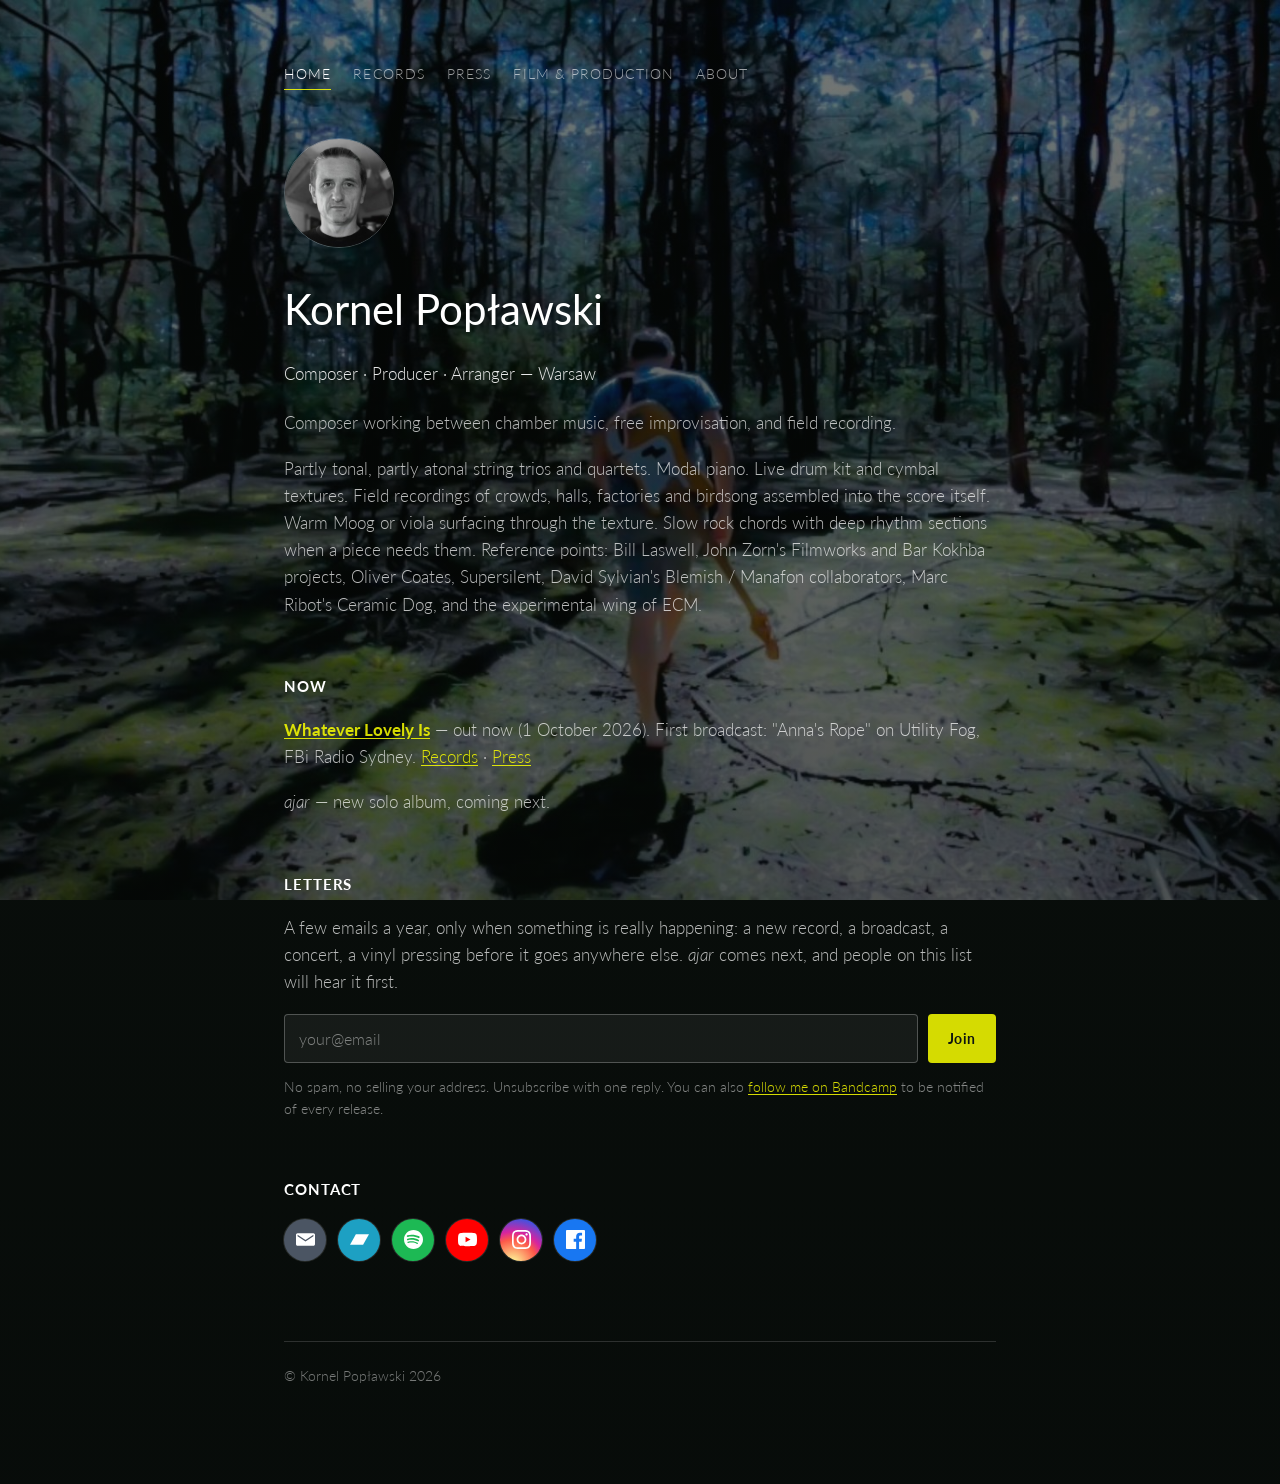
==== commit a1ea8f70: "Update index.html" ====
--- a/index.html
+++ b/index.html
@@ -37,20 +37,38 @@
   <p>Partly tonal, partly atonal string trios and quartets. Modal piano. Live drum kit and cymbal textures. Field recordings of crowds, halls, factories and birdsong assembled into the score itself. Warm Moog or viola surfacing through the texture. Slow rock chords with deep rhythm sections when a piece needs them. Reference points: Bill Laswell, John Zorn's Filmworks and Bar Kokhba projects, Oliver Coates, Supersilent, David Sylvian's Blemish / Manafon collaborators, Marc Ribot's Ceramic Dog, and the experimental wing of ECM.</p>
 
   <h2>Now</h2>
-  <p><b>Whatever Lovely Is</b> — out 1 October 2026. First broadcast: "Anna's Rope" on Utility Fog, FBi Radio Sydney. <a href="/records/">Records</a> · <a href="/press/">Press</a></p>
+  <p><b><a href="https://kornelpoplawski.bandcamp.com/album/whatever-lovely-is" target="_blank" rel="noopener">Whatever Lovely Is</a></b> — out now (1 October 2026). First broadcast: "Anna's Rope" on Utility Fog, FBi Radio Sydney. <a href="/records/">Records</a> · <a href="/press/">Press</a></p>
   <p><i>ajar</i> — new solo album, coming next.</p>
 
   <h2 id="list">Letters</h2>
   <p>A few emails a year, only when something is really happening: a new record, a broadcast, a concert, a vinyl pressing before it goes anywhere else. <i>ajar</i> comes next, and people on this list will hear it first.</p>
   <p class="list-thanks">Thank you. You're on the list.</p>
-  <form class="list-form" action="https://formsubmit.co/kornel@kornelpoplawski.com" method="POST">
+  <form class="list-form" id="list-form" action="https://api.web3forms.com/submit" method="POST">
     <input type="email" name="email" placeholder="your@email" required aria-label="Your email">
-    <input type="hidden" name="_subject" value="New subscriber: kornelpoplawski.com">
-    <input type="hidden" name="_next" value="https://kornelpoplawski.com/#list">
-    <input type="hidden" name="_template" value="table">
-    <input type="text" name="_honey" style="display:none" tabindex="-1" autocomplete="off">
+    <input type="hidden" name="access_key" value="9c1055d0-10a6-422b-9b59-b57c947f5029">
+    <input type="hidden" name="subject" value="New subscriber: kornelpoplawski.com">
+    <input type="hidden" name="from_name" value="kornelpoplawski.com mailing list">
+    <input type="hidden" name="redirect" value="https://kornelpoplawski.com/#list">
+    <input type="checkbox" name="botcheck" style="display:none" tabindex="-1" autocomplete="off">
     <button type="submit">Join</button>
   </form>
+  <script>
+  (function(){
+    var f=document.getElementById('list-form'); if(!f||!window.fetch) return;
+    var b=f.querySelector('button'), label=b.textContent;
+    var thanks=document.querySelector('.list-thanks');
+    f.addEventListener('submit',function(e){
+      e.preventDefault(); b.disabled=true; b.textContent='...';
+      fetch(f.action,{method:'POST',headers:{'Accept':'application/json'},body:new FormData(f)})
+        .then(function(r){return r.json();})
+        .then(function(d){
+          if(d&&d.success){ f.style.display='none'; if(thanks){thanks.style.display='block';} }
+          else { throw new Error('fail'); }
+        })
+        .catch(function(){ b.disabled=false; b.textContent=label; alert('Something went wrong. Please try again, or write to kornel@kornelpoplawski.com.'); });
+    });
+  })();
+  </script>
   <p class="list-note">No spam, no selling your address. Unsubscribe with one reply. You can also <a href="https://kornelpoplawski.bandcamp.com/" target="_blank" rel="noopener">follow me on Bandcamp</a> to be notified of every release.</p>
 
 
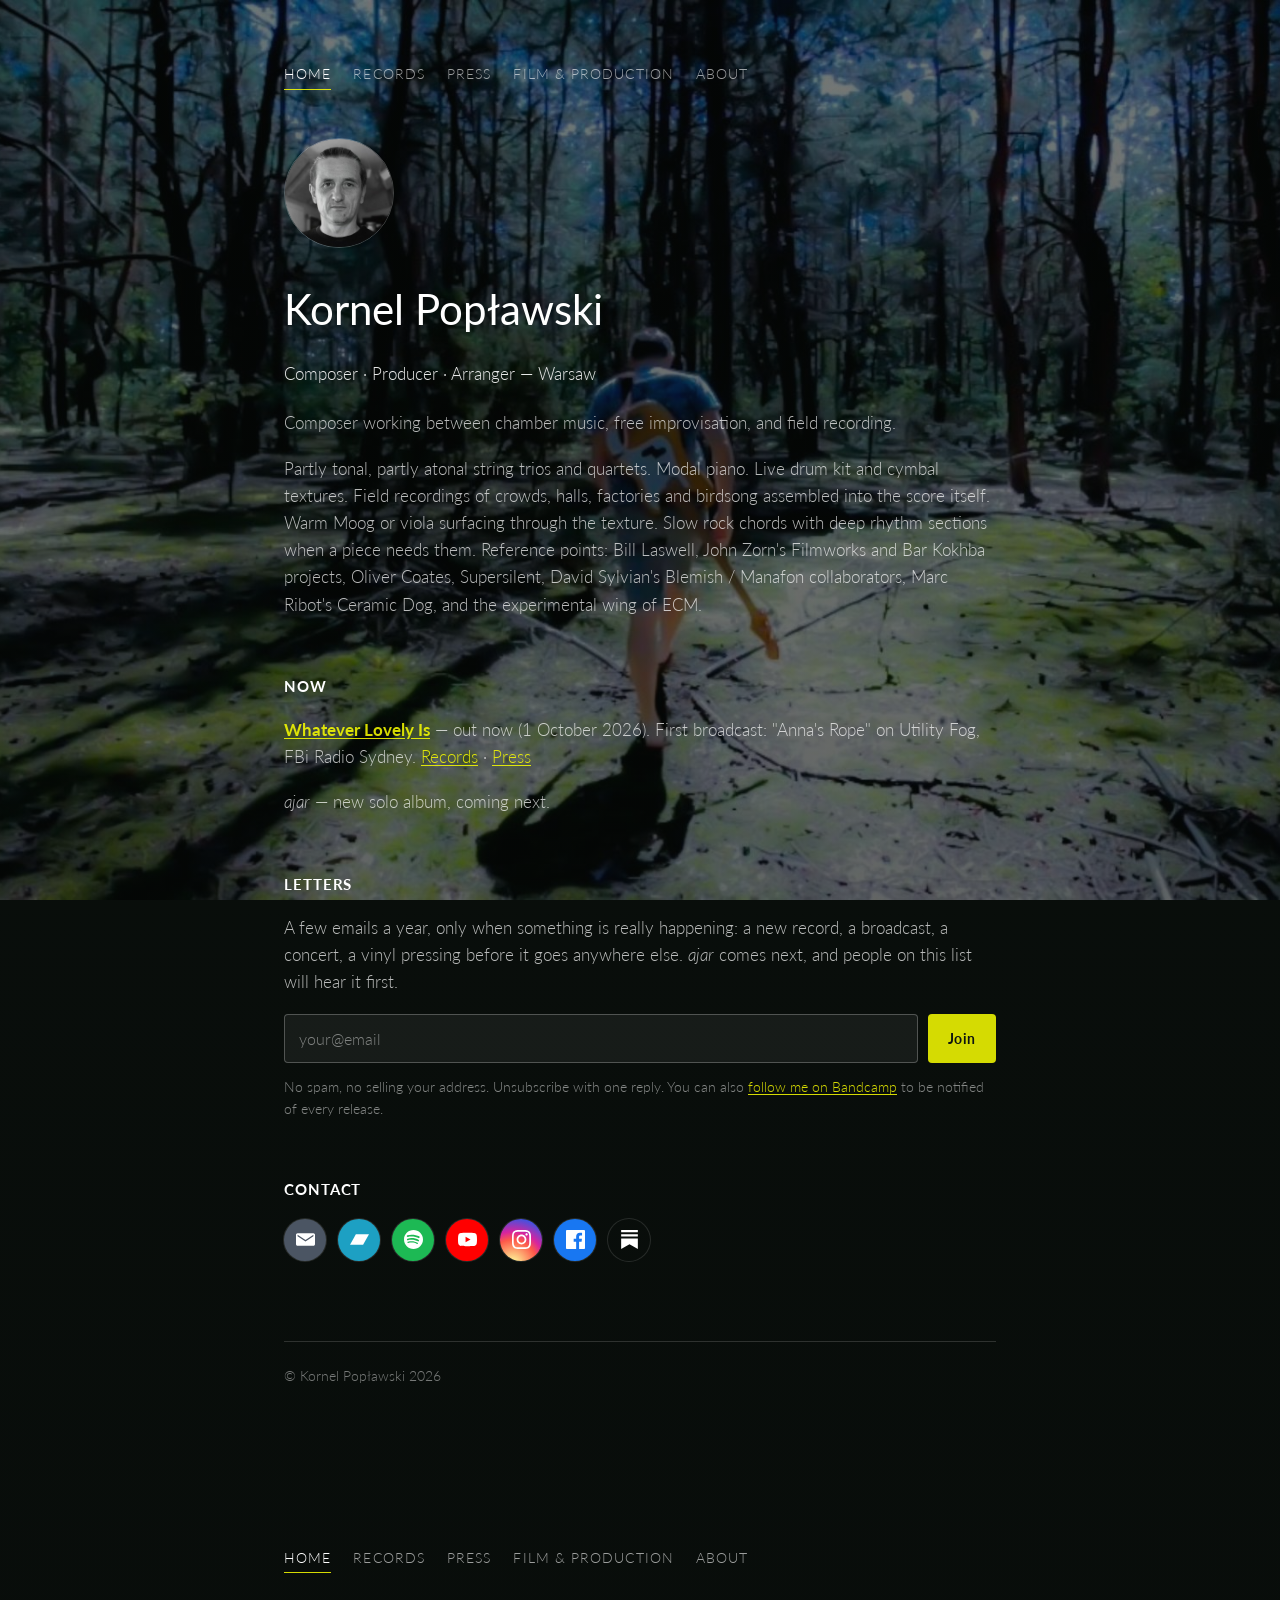
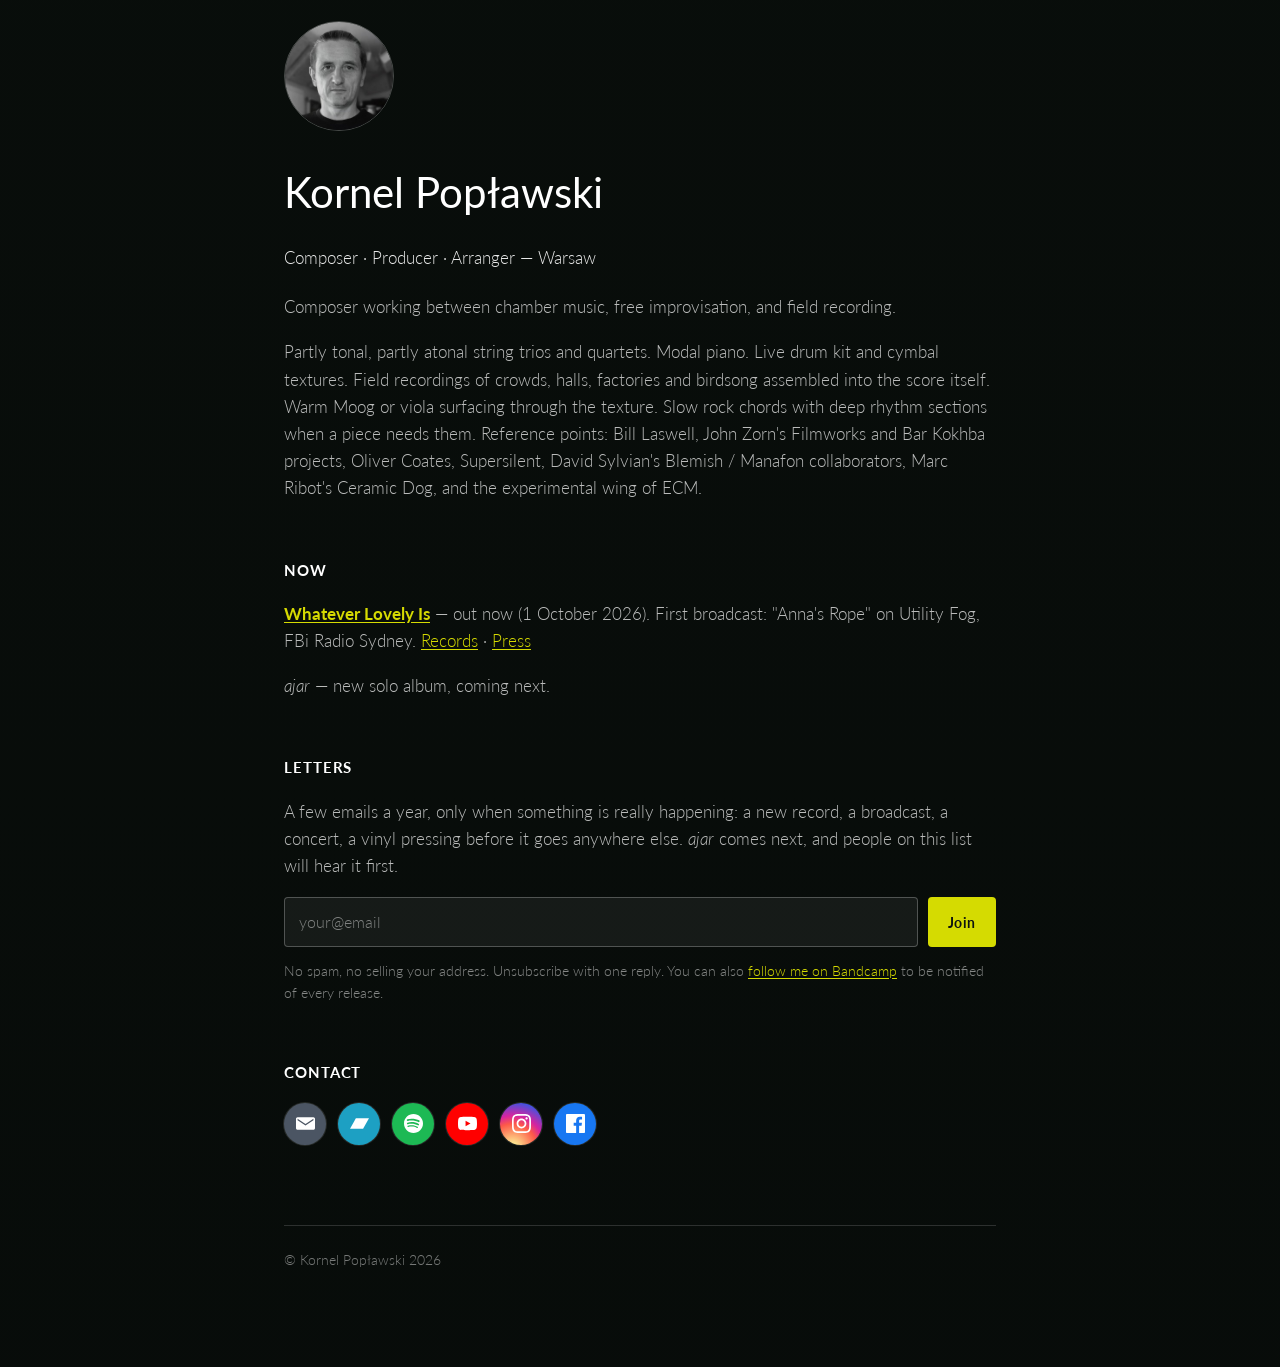
==== commit 8c8d73c9: "Add Substack link to socials" ====
--- a/index.html
+++ b/index.html
@@ -92,6 +92,9 @@
     <a class="social-link sl-facebook" href="https://www.facebook.com/kornelpoplawski2022" target="_blank" rel="noopener" title="Facebook" aria-label="Facebook">
       <svg viewBox="0 0 24 24"><path d="M22.675 0h-21.35c-.732 0-1.325.593-1.325 1.325v21.351c0 .731.593 1.324 1.325 1.324h11.495v-9.294h-3.128v-3.622h3.128v-2.671c0-3.1 1.893-4.788 4.659-4.788 1.325 0 2.463.099 2.795.143v3.24l-1.918.001c-1.504 0-1.795.715-1.795 1.763v2.313h3.587l-.467 3.622h-3.12v9.293h6.116c.73 0 1.323-.593 1.323-1.325v-21.35c0-.732-.593-1.325-1.325-1.325z"/></svg>
     </a>
+    <a class="social-link sl-substack" href="https://kornelpoplawskimusic.substack.com/" target="_blank" rel="noopener" title="Substack" aria-label="Substack">
+      <svg viewBox="0 0 24 24"><path d="M22.539 8.242H1.46V5.406h21.08v2.836zM1.46 10.812V24L12 18.11 22.54 24V10.812H1.46zM22.54 0H1.46v2.836h21.08V0z"/></svg>
+    </a>
   </div>
 
   <footer>
@@ -101,3 +104,106 @@
 </div>
 </body>
 </html>
+<!doctype html>
+<html lang="en">
+<head>
+<meta charset="utf-8">
+<meta name="viewport" content="width=device-width, initial-scale=1">
+<title>Kornel Popławski | Composer · Producer · Arranger</title>
+<meta name="description" content="Kornel Popławski — composer, producer and arranger working between chamber music, free improvisation and field recording. Warsaw.">
+  <link rel="icon" href="/favicon.ico" sizes="any">
+  <link rel="icon" type="image/png" href="/favicon-16x16.png" sizes="16x16">
+  <link rel="icon" type="image/png" href="/favicon-32x32.png" sizes="32x32">
+  <link rel="icon" type="image/png" href="/favicon-48x48.png" sizes="48x48">
+  <link rel="apple-touch-icon" href="/apple-touch-icon.png">
+  <link rel="icon" type="image/png" sizes="192x192" href="/icon-192.png">
+  <link rel="icon" type="image/png" sizes="512x512" href="/icon-512.png">
+<link rel="preconnect" href="https://fonts.googleapis.com">
+<link rel="preconnect" href="https://fonts.gstatic.com" crossorigin>
+<link href="https://fonts.googleapis.com/css2?family=Lato:wght@300;400;700&display=swap" rel="stylesheet">
+<link rel="stylesheet" href="/style.css">
+</head>
+<body>
+<div class="wrap">
+
+  <nav class="top">
+    <a href="/" class="on">Home</a>
+    <a href="/records/">Records</a>
+    <a href="/press/">Press</a>
+    <a href="/work/">Film &amp; Production</a>
+    <a href="/about/">About</a>
+  </nav>
+
+  <img class="avatar" src="/profile.jpg" alt="Kornel Popławski">
+
+  <h1>Kornel Popławski</h1>
+  <p class="tagline">Composer · Producer · Arranger — Warsaw</p>
+
+  <p>Composer working between chamber music, free improvisation, and field recording.</p>
+  <p>Partly tonal, partly atonal string trios and quartets. Modal piano. Live drum kit and cymbal textures. Field recordings of crowds, halls, factories and birdsong assembled into the score itself. Warm Moog or viola surfacing through the texture. Slow rock chords with deep rhythm sections when a piece needs them. Reference points: Bill Laswell, John Zorn's Filmworks and Bar Kokhba projects, Oliver Coates, Supersilent, David Sylvian's Blemish / Manafon collaborators, Marc Ribot's Ceramic Dog, and the experimental wing of ECM.</p>
+
+  <h2>Now</h2>
+  <p><b><a href="https://kornelpoplawski.bandcamp.com/album/whatever-lovely-is" target="_blank" rel="noopener">Whatever Lovely Is</a></b> — out now (1 October 2026). First broadcast: "Anna's Rope" on Utility Fog, FBi Radio Sydney. <a href="/records/">Records</a> · <a href="/press/">Press</a></p>
+  <p><i>ajar</i> — new solo album, coming next.</p>
+
+  <h2 id="list">Letters</h2>
+  <p>A few emails a year, only when something is really happening: a new record, a broadcast, a concert, a vinyl pressing before it goes anywhere else. <i>ajar</i> comes next, and people on this list will hear it first.</p>
+  <p class="list-thanks">Thank you. You're on the list.</p>
+  <form class="list-form" id="list-form" action="https://api.web3forms.com/submit" method="POST">
+    <input type="email" name="email" placeholder="your@email" required aria-label="Your email">
+    <input type="hidden" name="access_key" value="9c1055d0-10a6-422b-9b59-b57c947f5029">
+    <input type="hidden" name="subject" value="New subscriber: kornelpoplawski.com">
+    <input type="hidden" name="from_name" value="kornelpoplawski.com mailing list">
+    <input type="hidden" name="redirect" value="https://kornelpoplawski.com/#list">
+    <input type="checkbox" name="botcheck" style="display:none" tabindex="-1" autocomplete="off">
+    <button type="submit">Join</button>
+  </form>
+  <script>
+  (function(){
+    var f=document.getElementById('list-form'); if(!f||!window.fetch) return;
+    var b=f.querySelector('button'), label=b.textContent;
+    var thanks=document.querySelector('.list-thanks');
+    f.addEventListener('submit',function(e){
+      e.preventDefault(); b.disabled=true; b.textContent='...';
+      fetch(f.action,{method:'POST',headers:{'Accept':'application/json'},body:new FormData(f)})
+        .then(function(r){return r.json();})
+        .then(function(d){
+          if(d&&d.success){ f.style.display='none'; if(thanks){thanks.style.display='block';} }
+          else { throw new Error('fail'); }
+        })
+        .catch(function(){ b.disabled=false; b.textContent=label; alert('Something went wrong. Please try again, or write to kornel@kornelpoplawski.com.'); });
+    });
+  })();
+  </script>
+  <p class="list-note">No spam, no selling your address. Unsubscribe with one reply. You can also <a href="https://kornelpoplawski.bandcamp.com/" target="_blank" rel="noopener">follow me on Bandcamp</a> to be notified of every release.</p>
+
+
+  <h2>Contact</h2>
+  <div class="socials">
+    <a class="social-link sl-mail" href="mailto:kornel@kornelpoplawski.com" title="Email" aria-label="Email">
+      <svg viewBox="0 0 24 24"><path d="M22 4H2C.9 4 0 4.9 0 6v12c0 1.1.9 2 2 2h20c1.1 0 2-.9 2-2V6c0-1.1-.9-2-2-2zm0 4-10 6.5L2 8V6l10 6.5L22 6v2z"/></svg>
+    </a>
+    <a class="social-link sl-bandcamp" href="https://kornelpoplawski.bandcamp.com/" target="_blank" rel="noopener" title="Bandcamp" aria-label="Bandcamp">
+      <svg viewBox="0 0 24 24"><path d="M0 18.75l7.437-13.5H24l-7.437 13.5H0z"/></svg>
+    </a>
+    <a class="social-link sl-spotify" href="https://open.spotify.com/artist/0meirUqbJX9fbuhcNU2l2i" target="_blank" rel="noopener" title="Spotify" aria-label="Spotify">
+      <svg viewBox="0 0 24 24"><path d="M11.999 0C5.373 0 0 5.372 0 12c0 6.629 5.373 12 11.999 12C18.628 24 24 18.629 24 12c0-6.628-5.372-12-12.001-12zm5.505 17.297c-.229.375-.717.494-1.09.264-2.985-1.826-6.744-2.238-11.174-1.226-.428.098-.856-.169-.955-.598-.098-.428.171-.856.599-.955 4.844-1.108 9.001-.631 12.353 1.427.372.229.492.717.267 1.088zm1.469-3.267c-.286.469-.899.618-1.367.331-3.421-2.104-8.639-2.716-12.685-1.486-.526.16-1.081-.135-1.24-.66-.159-.526.135-1.08.661-1.24 4.623-1.403 10.371-.723 14.301 1.688.469.287.618.9.33 1.367zm.126-3.404C14.622 8.048 8.163 7.874 5.008 8.821c-.634.19-1.303-.164-1.493-.796-.19-.634.164-1.302.797-1.493 3.712-1.126 11.043-.919 14.87 1.474.575.354.756 1.108.401 1.68-.354.573-1.108.756-1.68.401z"/></svg>
+    </a>
+    <a class="social-link sl-youtube" href="https://www.youtube.com/@KornelPoplawski" target="_blank" rel="noopener" title="YouTube" aria-label="YouTube">
+      <svg viewBox="0 0 24 24"><path d="M23.498 6.186a3.016 3.016 0 0 0-2.122-2.136C19.505 3.545 12 3.545 12 3.545s-7.505 0-9.377.505A3.017 3.017 0 0 0 .502 6.186C0 8.07 0 12 0 12s0 3.93.502 5.814a3.016 3.016 0 0 0 2.122 2.136c1.871.505 9.376.505 9.376.505s7.505 0 9.377-.505a3.015 3.015 0 0 0 2.122-2.136C24 15.93 24 12 24 12s0-3.93-.502-5.814zM9.545 15.568V8.432L15.818 12l-6.273 3.568z"/></svg>
+    </a>
+    <a class="social-link sl-instagram" href="https://www.instagram.com/kornel_poplawski_music/" target="_blank" rel="noopener" title="Instagram" aria-label="Instagram">
+      <svg viewBox="0 0 24 24"><path d="M12 0C8.74 0 8.333.014 7.053.072 5.775.13 4.905.333 4.14.63c-.789.306-1.459.717-2.126 1.384S.935 3.35.63 4.14C.333 4.905.131 5.775.072 7.053.014 8.333 0 8.74 0 12s.014 3.667.072 4.947c.058 1.277.261 2.148.558 2.913.306.788.717 1.459 1.384 2.126.667.666 1.336 1.079 2.126 1.384.766.296 1.636.499 2.913.558C8.333 23.986 8.74 24 12 24s3.667-.014 4.947-.072c1.277-.058 2.148-.261 2.913-.558.788-.306 1.459-.718 2.126-1.384.666-.667 1.079-1.335 1.384-2.126.296-.765.499-1.636.558-2.913.058-1.28.072-1.687.072-4.947s-.014-3.667-.072-4.947c-.058-1.277-.261-2.149-.558-2.913-.306-.789-.718-1.459-1.384-2.126C21.319 1.347 20.651.935 19.86.63c-.765-.297-1.636-.5-2.913-.558C15.667.014 15.26 0 12 0zm0 2.16c3.203 0 3.585.016 4.85.071 1.17.055 1.805.249 2.227.415.562.217.96.477 1.382.896.419.42.679.819.896 1.381.164.422.36 1.057.413 2.227.057 1.266.07 1.646.07 4.85s-.015 3.585-.074 4.85c-.061 1.17-.256 1.805-.421 2.227-.224.562-.479.96-.899 1.382-.419.419-.824.679-1.38.896-.42.164-1.065.36-2.235.413-1.274.057-1.649.07-4.859.07-3.211 0-3.586-.015-4.859-.074-1.171-.061-1.816-.256-2.236-.421-.569-.224-.96-.479-1.379-.899-.421-.419-.69-.824-.9-1.38-.165-.42-.359-1.065-.42-2.235-.045-1.26-.061-1.649-.061-4.844 0-3.196.016-3.586.061-4.861.061-1.17.255-1.814.42-2.234.21-.57.479-.96.9-1.381.419-.419.81-.689 1.379-.898.42-.166 1.051-.361 2.221-.421 1.275-.045 1.65-.06 4.859-.06zm0 3.678c-3.405 0-6.162 2.76-6.162 6.162 0 3.405 2.76 6.162 6.162 6.162 3.405 0 6.162-2.76 6.162-6.162 0-3.405-2.76-6.162-6.162-6.162zm0 10.162c-2.209 0-4-1.79-4-4 0-2.209 1.79-4 4-4 2.209 0 4 1.79 4 4 0 2.209-1.79 4-4 4zm7.846-10.405c0 .796-.646 1.44-1.44 1.44-.795 0-1.44-.644-1.44-1.44 0-.795.646-1.439 1.44-1.439.793 0 1.44.644 1.44 1.439z"/></svg>
+    </a>
+    <a class="social-link sl-facebook" href="https://www.facebook.com/kornelpoplawski2022" target="_blank" rel="noopener" title="Facebook" aria-label="Facebook">
+      <svg viewBox="0 0 24 24"><path d="M22.675 0h-21.35c-.732 0-1.325.593-1.325 1.325v21.351c0 .731.593 1.324 1.325 1.324h11.495v-9.294h-3.128v-3.622h3.128v-2.671c0-3.1 1.893-4.788 4.659-4.788 1.325 0 2.463.099 2.795.143v3.24l-1.918.001c-1.504 0-1.795.715-1.795 1.763v2.313h3.587l-.467 3.622h-3.12v9.293h6.116c.73 0 1.323-.593 1.323-1.325v-21.35c0-.732-.593-1.325-1.325-1.325z"/></svg>
+    </a>
+  </div>
+
+  <footer>
+    © Kornel Popławski 2026
+  </footer>
+
+</div>
+</body>
+</html>
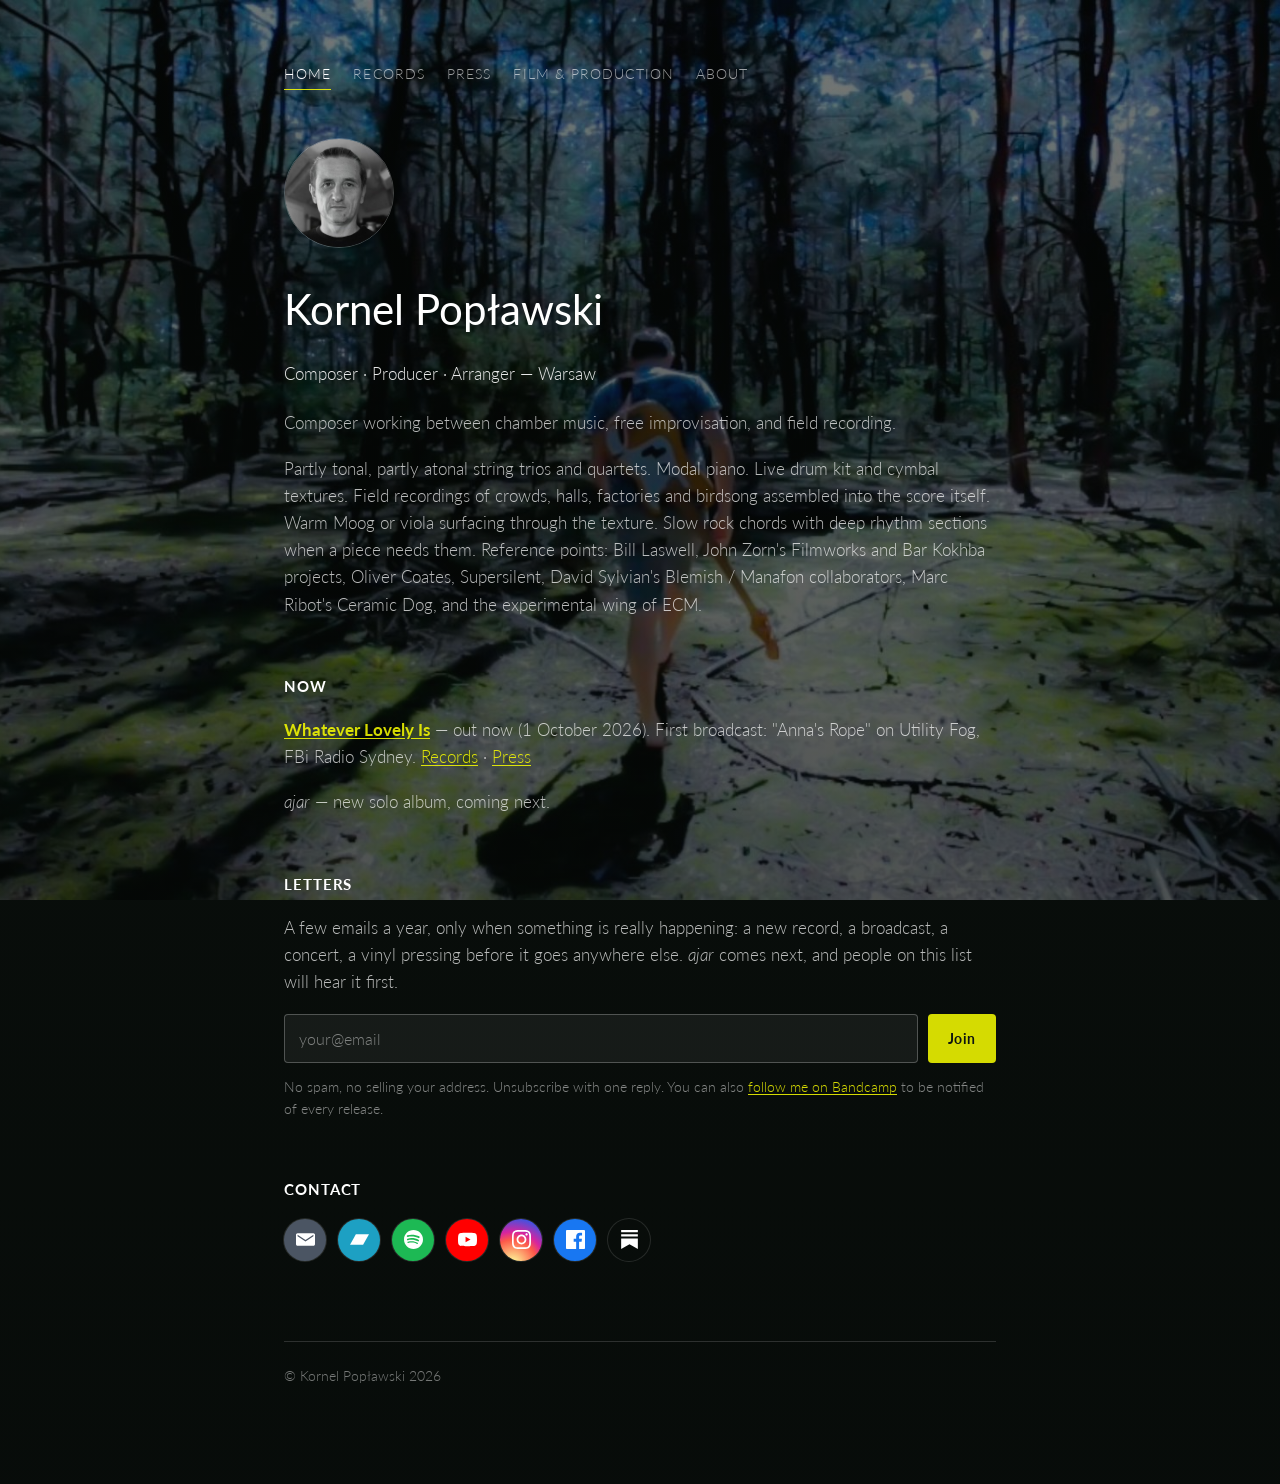
==== commit cd1e57f9: "Fix duplicated page content" ====
--- a/index.html
+++ b/index.html
@@ -104,106 +104,3 @@
 </div>
 </body>
 </html>
-<!doctype html>
-<html lang="en">
-<head>
-<meta charset="utf-8">
-<meta name="viewport" content="width=device-width, initial-scale=1">
-<title>Kornel Popławski | Composer · Producer · Arranger</title>
-<meta name="description" content="Kornel Popławski — composer, producer and arranger working between chamber music, free improvisation and field recording. Warsaw.">
-  <link rel="icon" href="/favicon.ico" sizes="any">
-  <link rel="icon" type="image/png" href="/favicon-16x16.png" sizes="16x16">
-  <link rel="icon" type="image/png" href="/favicon-32x32.png" sizes="32x32">
-  <link rel="icon" type="image/png" href="/favicon-48x48.png" sizes="48x48">
-  <link rel="apple-touch-icon" href="/apple-touch-icon.png">
-  <link rel="icon" type="image/png" sizes="192x192" href="/icon-192.png">
-  <link rel="icon" type="image/png" sizes="512x512" href="/icon-512.png">
-<link rel="preconnect" href="https://fonts.googleapis.com">
-<link rel="preconnect" href="https://fonts.gstatic.com" crossorigin>
-<link href="https://fonts.googleapis.com/css2?family=Lato:wght@300;400;700&display=swap" rel="stylesheet">
-<link rel="stylesheet" href="/style.css">
-</head>
-<body>
-<div class="wrap">
-
-  <nav class="top">
-    <a href="/" class="on">Home</a>
-    <a href="/records/">Records</a>
-    <a href="/press/">Press</a>
-    <a href="/work/">Film &amp; Production</a>
-    <a href="/about/">About</a>
-  </nav>
-
-  <img class="avatar" src="/profile.jpg" alt="Kornel Popławski">
-
-  <h1>Kornel Popławski</h1>
-  <p class="tagline">Composer · Producer · Arranger — Warsaw</p>
-
-  <p>Composer working between chamber music, free improvisation, and field recording.</p>
-  <p>Partly tonal, partly atonal string trios and quartets. Modal piano. Live drum kit and cymbal textures. Field recordings of crowds, halls, factories and birdsong assembled into the score itself. Warm Moog or viola surfacing through the texture. Slow rock chords with deep rhythm sections when a piece needs them. Reference points: Bill Laswell, John Zorn's Filmworks and Bar Kokhba projects, Oliver Coates, Supersilent, David Sylvian's Blemish / Manafon collaborators, Marc Ribot's Ceramic Dog, and the experimental wing of ECM.</p>
-
-  <h2>Now</h2>
-  <p><b><a href="https://kornelpoplawski.bandcamp.com/album/whatever-lovely-is" target="_blank" rel="noopener">Whatever Lovely Is</a></b> — out now (1 October 2026). First broadcast: "Anna's Rope" on Utility Fog, FBi Radio Sydney. <a href="/records/">Records</a> · <a href="/press/">Press</a></p>
-  <p><i>ajar</i> — new solo album, coming next.</p>
-
-  <h2 id="list">Letters</h2>
-  <p>A few emails a year, only when something is really happening: a new record, a broadcast, a concert, a vinyl pressing before it goes anywhere else. <i>ajar</i> comes next, and people on this list will hear it first.</p>
-  <p class="list-thanks">Thank you. You're on the list.</p>
-  <form class="list-form" id="list-form" action="https://api.web3forms.com/submit" method="POST">
-    <input type="email" name="email" placeholder="your@email" required aria-label="Your email">
-    <input type="hidden" name="access_key" value="9c1055d0-10a6-422b-9b59-b57c947f5029">
-    <input type="hidden" name="subject" value="New subscriber: kornelpoplawski.com">
-    <input type="hidden" name="from_name" value="kornelpoplawski.com mailing list">
-    <input type="hidden" name="redirect" value="https://kornelpoplawski.com/#list">
-    <input type="checkbox" name="botcheck" style="display:none" tabindex="-1" autocomplete="off">
-    <button type="submit">Join</button>
-  </form>
-  <script>
-  (function(){
-    var f=document.getElementById('list-form'); if(!f||!window.fetch) return;
-    var b=f.querySelector('button'), label=b.textContent;
-    var thanks=document.querySelector('.list-thanks');
-    f.addEventListener('submit',function(e){
-      e.preventDefault(); b.disabled=true; b.textContent='...';
-      fetch(f.action,{method:'POST',headers:{'Accept':'application/json'},body:new FormData(f)})
-        .then(function(r){return r.json();})
-        .then(function(d){
-          if(d&&d.success){ f.style.display='none'; if(thanks){thanks.style.display='block';} }
-          else { throw new Error('fail'); }
-        })
-        .catch(function(){ b.disabled=false; b.textContent=label; alert('Something went wrong. Please try again, or write to kornel@kornelpoplawski.com.'); });
-    });
-  })();
-  </script>
-  <p class="list-note">No spam, no selling your address. Unsubscribe with one reply. You can also <a href="https://kornelpoplawski.bandcamp.com/" target="_blank" rel="noopener">follow me on Bandcamp</a> to be notified of every release.</p>
-
-
-  <h2>Contact</h2>
-  <div class="socials">
-    <a class="social-link sl-mail" href="mailto:kornel@kornelpoplawski.com" title="Email" aria-label="Email">
-      <svg viewBox="0 0 24 24"><path d="M22 4H2C.9 4 0 4.9 0 6v12c0 1.1.9 2 2 2h20c1.1 0 2-.9 2-2V6c0-1.1-.9-2-2-2zm0 4-10 6.5L2 8V6l10 6.5L22 6v2z"/></svg>
-    </a>
-    <a class="social-link sl-bandcamp" href="https://kornelpoplawski.bandcamp.com/" target="_blank" rel="noopener" title="Bandcamp" aria-label="Bandcamp">
-      <svg viewBox="0 0 24 24"><path d="M0 18.75l7.437-13.5H24l-7.437 13.5H0z"/></svg>
-    </a>
-    <a class="social-link sl-spotify" href="https://open.spotify.com/artist/0meirUqbJX9fbuhcNU2l2i" target="_blank" rel="noopener" title="Spotify" aria-label="Spotify">
-      <svg viewBox="0 0 24 24"><path d="M11.999 0C5.373 0 0 5.372 0 12c0 6.629 5.373 12 11.999 12C18.628 24 24 18.629 24 12c0-6.628-5.372-12-12.001-12zm5.505 17.297c-.229.375-.717.494-1.09.264-2.985-1.826-6.744-2.238-11.174-1.226-.428.098-.856-.169-.955-.598-.098-.428.171-.856.599-.955 4.844-1.108 9.001-.631 12.353 1.427.372.229.492.717.267 1.088zm1.469-3.267c-.286.469-.899.618-1.367.331-3.421-2.104-8.639-2.716-12.685-1.486-.526.16-1.081-.135-1.24-.66-.159-.526.135-1.08.661-1.24 4.623-1.403 10.371-.723 14.301 1.688.469.287.618.9.33 1.367zm.126-3.404C14.622 8.048 8.163 7.874 5.008 8.821c-.634.19-1.303-.164-1.493-.796-.19-.634.164-1.302.797-1.493 3.712-1.126 11.043-.919 14.87 1.474.575.354.756 1.108.401 1.68-.354.573-1.108.756-1.68.401z"/></svg>
-    </a>
-    <a class="social-link sl-youtube" href="https://www.youtube.com/@KornelPoplawski" target="_blank" rel="noopener" title="YouTube" aria-label="YouTube">
-      <svg viewBox="0 0 24 24"><path d="M23.498 6.186a3.016 3.016 0 0 0-2.122-2.136C19.505 3.545 12 3.545 12 3.545s-7.505 0-9.377.505A3.017 3.017 0 0 0 .502 6.186C0 8.07 0 12 0 12s0 3.93.502 5.814a3.016 3.016 0 0 0 2.122 2.136c1.871.505 9.376.505 9.376.505s7.505 0 9.377-.505a3.015 3.015 0 0 0 2.122-2.136C24 15.93 24 12 24 12s0-3.93-.502-5.814zM9.545 15.568V8.432L15.818 12l-6.273 3.568z"/></svg>
-    </a>
-    <a class="social-link sl-instagram" href="https://www.instagram.com/kornel_poplawski_music/" target="_blank" rel="noopener" title="Instagram" aria-label="Instagram">
-      <svg viewBox="0 0 24 24"><path d="M12 0C8.74 0 8.333.014 7.053.072 5.775.13 4.905.333 4.14.63c-.789.306-1.459.717-2.126 1.384S.935 3.35.63 4.14C.333 4.905.131 5.775.072 7.053.014 8.333 0 8.74 0 12s.014 3.667.072 4.947c.058 1.277.261 2.148.558 2.913.306.788.717 1.459 1.384 2.126.667.666 1.336 1.079 2.126 1.384.766.296 1.636.499 2.913.558C8.333 23.986 8.74 24 12 24s3.667-.014 4.947-.072c1.277-.058 2.148-.261 2.913-.558.788-.306 1.459-.718 2.126-1.384.666-.667 1.079-1.335 1.384-2.126.296-.765.499-1.636.558-2.913.058-1.28.072-1.687.072-4.947s-.014-3.667-.072-4.947c-.058-1.277-.261-2.149-.558-2.913-.306-.789-.718-1.459-1.384-2.126C21.319 1.347 20.651.935 19.86.63c-.765-.297-1.636-.5-2.913-.558C15.667.014 15.26 0 12 0zm0 2.16c3.203 0 3.585.016 4.85.071 1.17.055 1.805.249 2.227.415.562.217.96.477 1.382.896.419.42.679.819.896 1.381.164.422.36 1.057.413 2.227.057 1.266.07 1.646.07 4.85s-.015 3.585-.074 4.85c-.061 1.17-.256 1.805-.421 2.227-.224.562-.479.96-.899 1.382-.419.419-.824.679-1.38.896-.42.164-1.065.36-2.235.413-1.274.057-1.649.07-4.859.07-3.211 0-3.586-.015-4.859-.074-1.171-.061-1.816-.256-2.236-.421-.569-.224-.96-.479-1.379-.899-.421-.419-.69-.824-.9-1.38-.165-.42-.359-1.065-.42-2.235-.045-1.26-.061-1.649-.061-4.844 0-3.196.016-3.586.061-4.861.061-1.17.255-1.814.42-2.234.21-.57.479-.96.9-1.381.419-.419.81-.689 1.379-.898.42-.166 1.051-.361 2.221-.421 1.275-.045 1.65-.06 4.859-.06zm0 3.678c-3.405 0-6.162 2.76-6.162 6.162 0 3.405 2.76 6.162 6.162 6.162 3.405 0 6.162-2.76 6.162-6.162 0-3.405-2.76-6.162-6.162-6.162zm0 10.162c-2.209 0-4-1.79-4-4 0-2.209 1.79-4 4-4 2.209 0 4 1.79 4 4 0 2.209-1.79 4-4 4zm7.846-10.405c0 .796-.646 1.44-1.44 1.44-.795 0-1.44-.644-1.44-1.44 0-.795.646-1.439 1.44-1.439.793 0 1.44.644 1.44 1.439z"/></svg>
-    </a>
-    <a class="social-link sl-facebook" href="https://www.facebook.com/kornelpoplawski2022" target="_blank" rel="noopener" title="Facebook" aria-label="Facebook">
-      <svg viewBox="0 0 24 24"><path d="M22.675 0h-21.35c-.732 0-1.325.593-1.325 1.325v21.351c0 .731.593 1.324 1.325 1.324h11.495v-9.294h-3.128v-3.622h3.128v-2.671c0-3.1 1.893-4.788 4.659-4.788 1.325 0 2.463.099 2.795.143v3.24l-1.918.001c-1.504 0-1.795.715-1.795 1.763v2.313h3.587l-.467 3.622h-3.12v9.293h6.116c.73 0 1.323-.593 1.323-1.325v-21.35c0-.732-.593-1.325-1.325-1.325z"/></svg>
-    </a>
-  </div>
-
-  <footer>
-    © Kornel Popławski 2026
-  </footer>
-
-</div>
-</body>
-</html>
